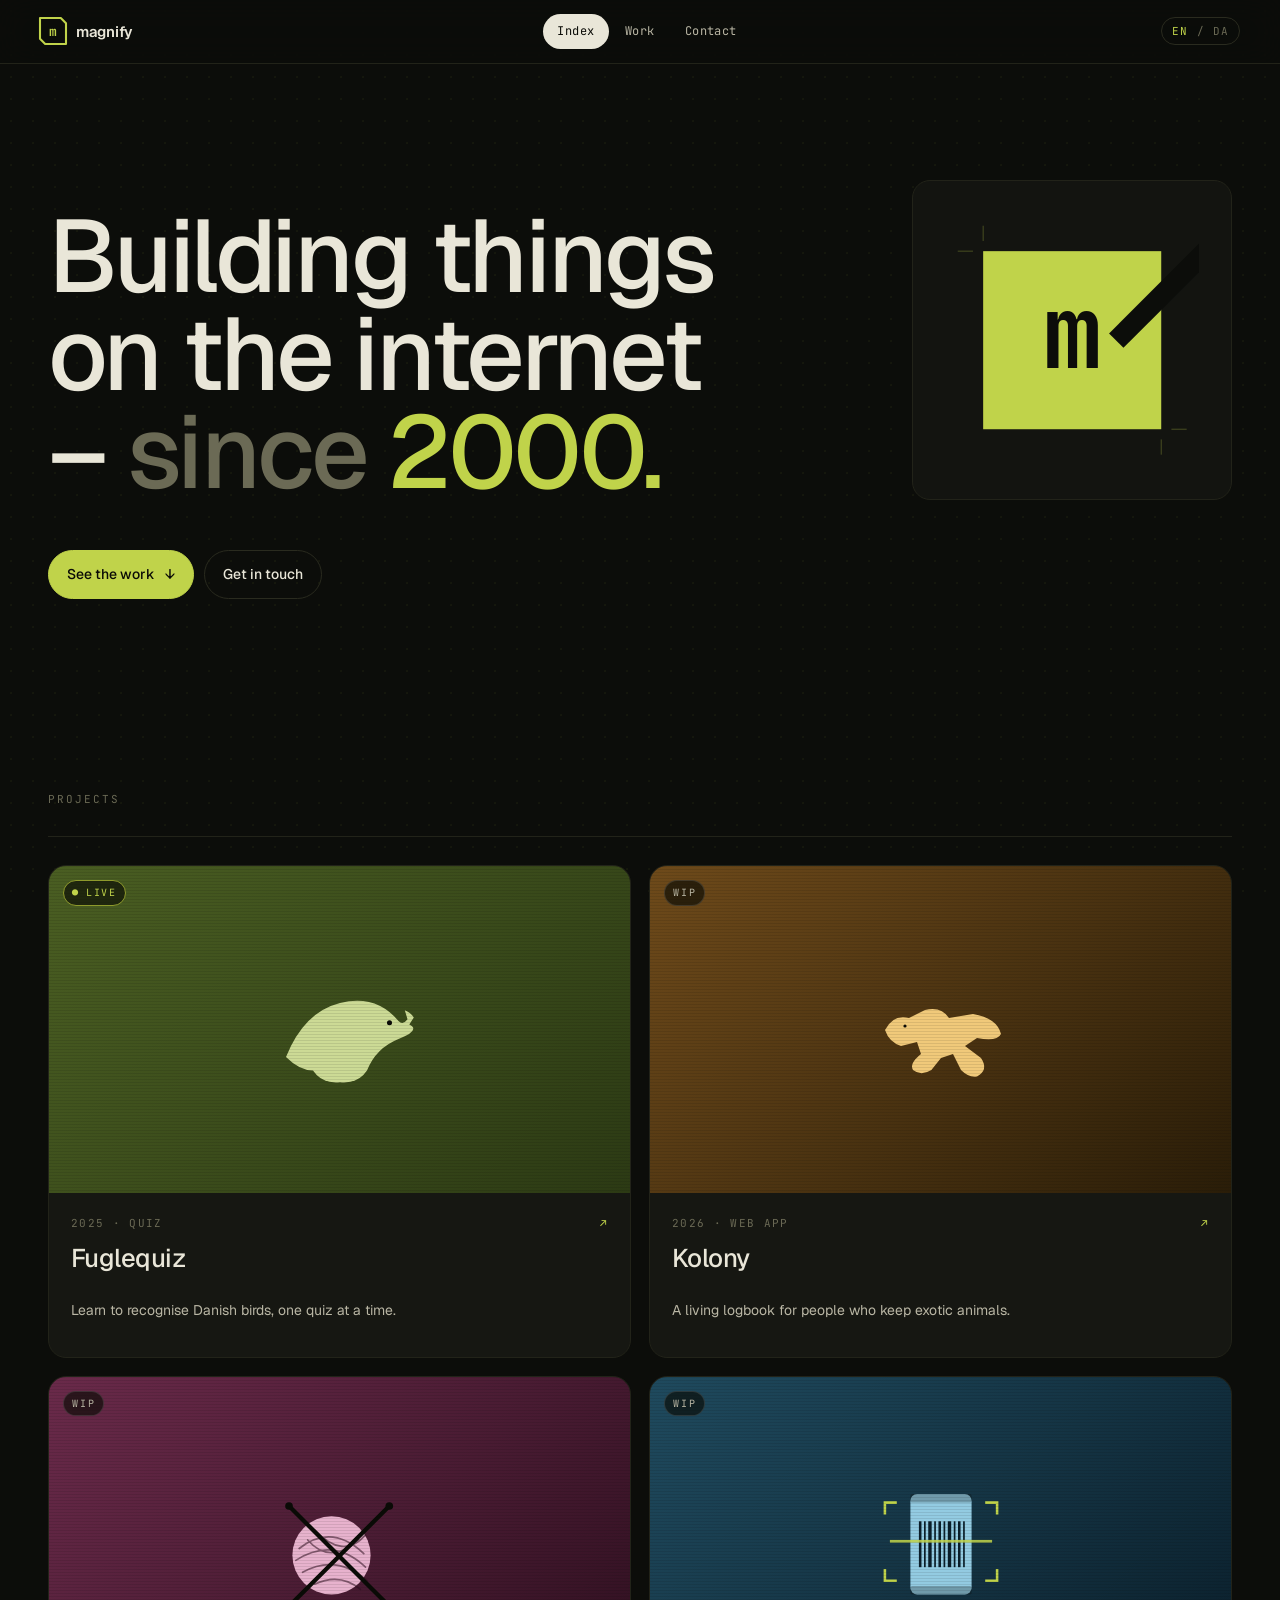
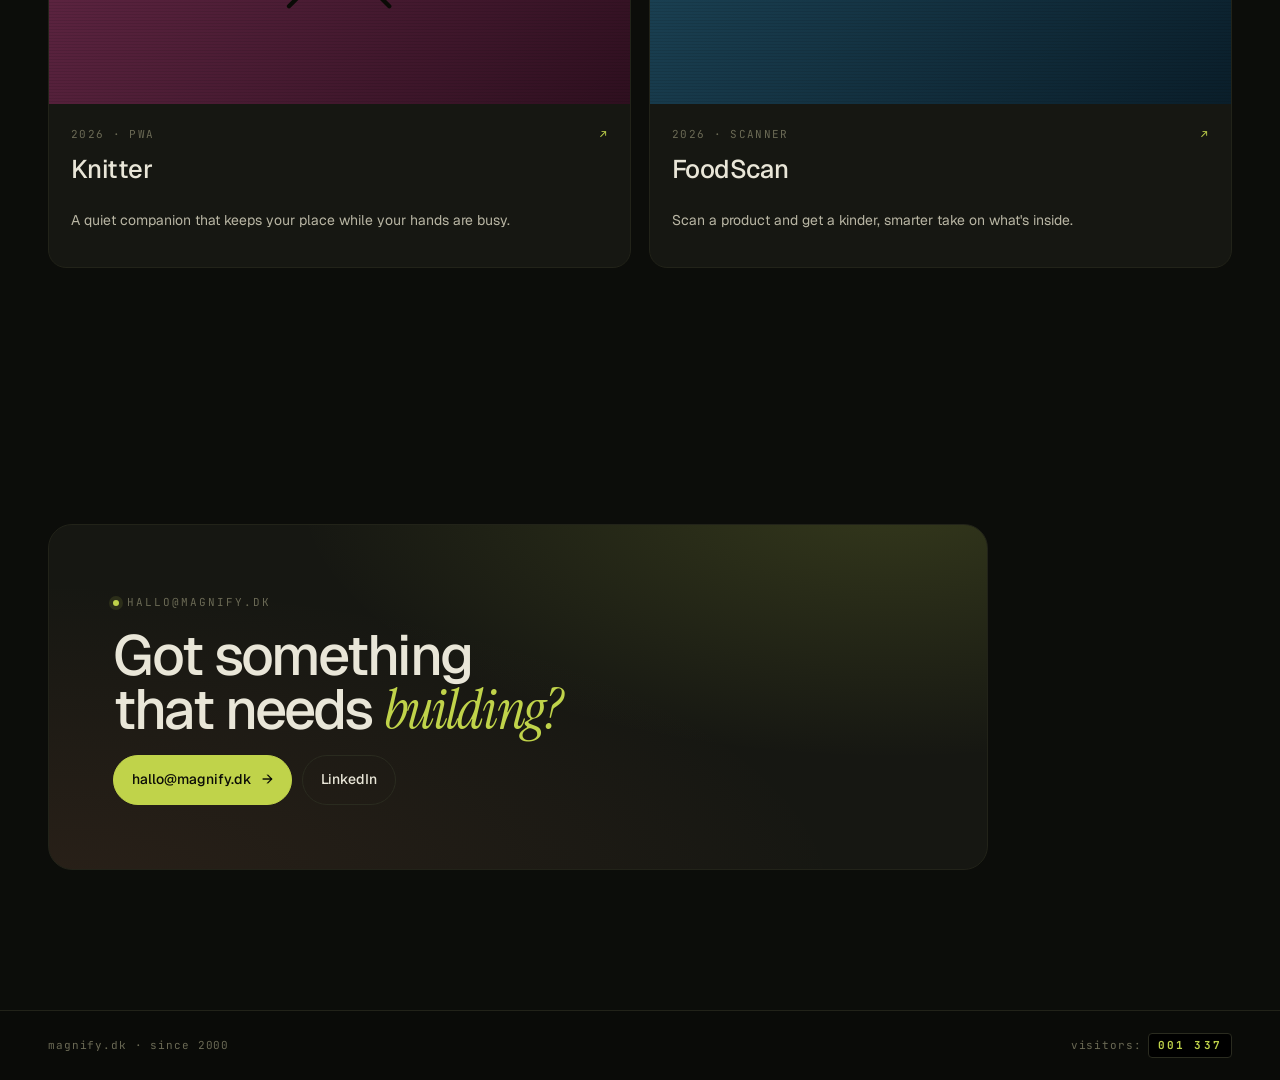
==== index.html @ 409adee3 "Refine project cards: rename Fugleviden to Fuglequiz, rewrite descriptions - Rename Dansk Fugleviden" ====
<!doctype html>
<html lang="en" data-lang="en" data-theme="dark">
<head>
<meta charset="utf-8" />
<meta name="viewport" content="width=device-width, initial-scale=1" />
<title>magnify.dk — Brian Jensen, product builder</title>
<link rel="icon" type="image/svg+xml" href="data:image/svg+xml,%3Csvg xmlns='http://www.w3.org/2000/svg' viewBox='0 0 100 100'%3E%3Cpolygon points='0,0 80,0 100,20 100,100 20,100 0,80' fill='none' stroke='%23c0d34a' stroke-width='10' stroke-linejoin='round'/%3E%3Ctext x='50' y='72' text-anchor='middle' font-family='monospace' font-weight='700' font-size='60' fill='%23c0d34a'%3Em%3C/text%3E%3C/svg%3E">
<meta name="description" content="Brian Jensen — product builder. Small useful things on the internet, since 2000." />
<link rel="preconnect" href="https://fonts.googleapis.com">
<link rel="preconnect" href="https://fonts.gstatic.com" crossorigin>
<link href="https://fonts.googleapis.com/css2?family=JetBrains+Mono:wght@400;500;600;700&family=Geist:wght@300;400;500;600;700&family=Instrument+Serif:ital@0;1&display=swap" rel="stylesheet">
<style>
/* ============= TOKENS ============= */
:root {
  --bg: #0c0d0a;
  --bg-2: #131410;
  --panel: #161712;
  --line: #222319;
  --line-2: #2a2b1f;
  --ink: #e9e6d8;
  --ink-2: #b9b6a4;
  --mute: #6b6a55;
  --olive: #c0d34a;     /* 2003 acid olive */
  --olive-2: #8e9a2c;
  --rust: #d97552;      /* warm callback */
  --paper: #f1ecd9;     /* 2006 paper */

  --sans: "Geist", -apple-system, BlinkMacSystemFont, system-ui, sans-serif;
  --serif: "Instrument Serif", "Times New Roman", serif;
  --mono: "JetBrains Mono", "Courier New", monospace;

  --max: 1240px;
  --ease: cubic-bezier(0.2, 0.8, 0.2, 1);
}

* { box-sizing: border-box; }
html, body { margin: 0; padding: 0; }
html { scroll-behavior: smooth; }
body {
  background: var(--bg);
  color: var(--ink);
  font-family: var(--sans);
  font-size: 16px;
  line-height: 1.55;
  -webkit-font-smoothing: antialiased;
  overflow-x: hidden;
  font-feature-settings: "ss01", "ss02";
}
a { color: inherit; text-decoration: none; }
img { max-width: 100%; display: block; }
::selection { background: var(--olive); color: #0a0b06; }

/* full-bleed dot grid */
body::before {
  content: '';
  position: fixed; inset: 0;
  pointer-events: none;
  background-image: radial-gradient(rgba(192,211,74,0.05) 1px, transparent 1.2px);
  background-size: 22px 22px;
  z-index: 0;
}

/* lang toggle */
[data-lang="en"] [lang="da"] { display: none; }
[data-lang="da"] [lang="en"] { display: none; }

/* ============= TYPE ============= */
.eyebrow {
  font-family: var(--mono);
  font-size: 11px;
  letter-spacing: 0.18em;
  text-transform: uppercase;
  color: var(--mute);
  display: inline-flex;
  align-items: center;
  gap: 8px;
}
.eyebrow .dot {
  width: 6px; height: 6px; border-radius: 50%;
  background: var(--olive);
  box-shadow: 0 0 0 4px rgba(192,211,74,0.12);
  animation: pulse 1.8s ease-in-out infinite;
}
@keyframes pulse { 0%,100%{opacity:1} 50%{opacity:.4} }

.serif { font-family: var(--serif); font-style: italic; font-weight: 400; }
.mono { font-family: var(--mono); }
.muted { color: var(--mute); }
.acid  { color: var(--olive); }

h1, h2, h3 {
  font-family: var(--sans);
  font-weight: 500;
  letter-spacing: -0.035em;
  line-height: 0.96;
  margin: 0;
  text-wrap: balance;
}
h1 { font-size: clamp(48px, 8vw, 124px); }
h2 { font-size: clamp(34px, 4.4vw, 64px); }
h3 { font-size: clamp(20px, 2vw, 28px); letter-spacing: -0.02em; line-height: 1.15; }

.wrap { max-width: var(--max); margin: 0 auto; padding: 0 20px; position: relative; z-index: 1; }
@media (min-width: 720px) { .wrap { padding: 0 28px; } }
.section { padding: clamp(72px, 10vw, 140px) 0; position: relative; z-index: 1; }

/* ============= NAV ============= */
.nav {
  position: sticky; top: 0; z-index: 60;
  backdrop-filter: blur(18px);
  -webkit-backdrop-filter: blur(18px);
  background: rgba(12,13,10,0.65);
  border-bottom: 1px solid var(--line);
}
.nav__inner {
  max-width: var(--max);
  margin: 0 auto;
  padding: 14px 20px;
  display: flex; align-items: center; justify-content: space-between;
  gap: 16px;
}
@media (max-width: 700px) {
  .nav__inner { padding: 12px 16px; }
}
.brand { display: inline-flex; align-items: center; gap: 10px; }
.brand__cube {
  width: 26px; height: 26px;
  position: relative;
  display: grid; place-items: center;
  font-family: var(--mono);
  font-weight: 700;
  font-size: 13px;
  color: var(--olive);
  transition: transform 320ms var(--ease);
}
.brand__cube svg {
  position: absolute; inset: 0;
  width: 100%; height: 100%;
  overflow: visible;
}
.brand__cube span {
  position: relative; z-index: 1; line-height: 1;
}
.brand:hover .brand__cube { transform: rotate(-12deg) scale(1.06); }
.brand__name {
  font-weight: 500;
  font-size: 15px;
  letter-spacing: -0.02em;
}
.brand__name b { font-weight: 600; }
.brand__name .muted { font-weight: 400; }

.nav__links {
  display: flex; gap: 2px;
  font-family: var(--mono);
  font-size: 12px;
  letter-spacing: 0.04em;
  color: var(--ink-2);
}
.nav__link {
  padding: 8px 14px;
  border-radius: 999px;
  transition: background 200ms ease, color 200ms ease;
  white-space: nowrap;
}
.nav__link:hover { background: rgba(192,211,74,0.08); color: var(--olive); }
.nav__link.active { background: var(--ink); color: #0a0b06; }
@media (max-width: 600px) {
  .nav__inner { gap: 8px; }
  .nav__links { font-size: 11px; gap: 0; }
  .nav__link { padding: 6px 9px; }
  .nav__link.active { display: none; }
  .brand__name { font-size: 14px; }
  .lang { padding: 5px 8px; font-size: 10px; }
}
@media (max-width: 380px) {
  .nav__link { padding: 5px 7px; font-size: 10px; }
}

.nav__tools { display: flex; align-items: center; gap: 10px; }
.lang {
  font-family: var(--mono); font-size: 11px; letter-spacing: 0.1em;
  border: 1px solid var(--line-2);
  padding: 6px 10px; cursor: pointer; background: transparent; color: var(--ink-2);
  border-radius: 999px;
}
.lang:hover { color: var(--olive); border-color: var(--olive-2); }
.lang span[data-active]{ color: var(--olive); }

/* ============= HERO ============= */
.hero { padding: clamp(64px, 9vw, 120px) 0 clamp(32px, 5vw, 64px); }
.hero__top {
  display: grid; grid-template-columns: 1fr auto;
  align-items: end; gap: 24px;
  border-bottom: 1px solid var(--line);
  padding-bottom: 22px;
  margin-bottom: 36px;
}
.hero__title {
  margin-top: 28px;
  max-width: 18ch;
}
.hero__title .ser { font-weight: 400; }
.hero__title .strike { text-decoration: line-through; text-decoration-color: var(--mute); text-decoration-thickness: 2px; opacity: .5; }
.hero__bottom {
  display: grid;
  grid-template-columns: 1.4fr 1fr;
  gap: clamp(32px, 5vw, 80px);
  align-items: end;
  margin-top: 64px;
}
.hero__lede {
  font-family: var(--serif);
  font-style: normal;
  font-size: clamp(20px, 1.8vw, 26px);
  line-height: 1.35;
  color: var(--ink-2);
  max-width: 32ch;
}
.hero__lede em { color: var(--olive); font-style: italic; }
.hero__meta { display: grid; gap: 8px; font-family: var(--mono); font-size: 11px; letter-spacing: 0.1em; color: var(--mute); }
.hero__meta .row { display: flex; justify-content: space-between; gap: 16px; padding: 8px 0; border-bottom: 1px dashed var(--line-2); }
.hero__meta .row:last-child { border-bottom: 0; }
.hero__meta .v { color: var(--ink-2); text-transform: uppercase; }

@media (max-width: 800px) {
  .hero__top { grid-template-columns: 1fr; }
  .hero__bottom { grid-template-columns: 1fr; }
}

.hero__actions { margin-top: 28px; display: flex; gap: 10px; flex-wrap: wrap; }
.btn {
  display: inline-flex; align-items: center; gap: 10px;
  padding: 13px 18px;
  font-family: var(--sans); font-size: 14px; font-weight: 500;
  border: 1px solid var(--olive);
  background: var(--olive); color: #0a0b06;
  border-radius: 999px;
  cursor: pointer;
  transition: transform 220ms var(--ease), background 220ms ease;
}
.btn:hover { transform: translateY(-2px); background: #d4e75c; }
.btn--ghost { background: transparent; color: var(--ink); border-color: var(--line-2); }
.btn--ghost:hover { background: var(--ink); color: #0a0b06; border-color: var(--ink); }
.btn .arrow { transition: transform 220ms var(--ease); }
.btn:hover .arrow { transform: translateX(3px); }

/* ============= MARQUEE ============= */
.marquee {
  border-top: 1px solid var(--line);
  border-bottom: 1px solid var(--line);
  background:
    linear-gradient(90deg, rgba(192,211,74,0.06), transparent 30%, transparent 70%, rgba(192,211,74,0.06)),
    var(--bg);
  overflow: hidden;
  position: relative; z-index: 1;
}
.marquee__track {
  display: flex; gap: 48px;
  white-space: nowrap;
  padding: 22px 0;
  animation: scroll 38s linear infinite;
  font-family: var(--mono);
  font-size: 13px;
  letter-spacing: 0.18em;
  text-transform: uppercase;
  color: var(--ink-2);
}
.marquee__track span { display: inline-flex; align-items: center; gap: 48px; }
.marquee__track i { font-style: normal; color: var(--olive); }
.marquee__track .sep { color: var(--mute); }
@keyframes scroll {
  from { transform: translateX(0); }
  to { transform: translateX(-50%); }
}

/* ============= SECTIONS ============= */
.section__head {
  display: flex;
  flex-direction: column;
  align-items: flex-start;
  gap: 14px;
  padding-bottom: 28px;
  margin-bottom: 28px;
  border-bottom: 1px solid var(--line);
}
.section__head h2 { max-width: 18ch; }

/* ============= PROJECT CARDS ============= */
.work-grid {
  display: grid;
  grid-template-columns: repeat(6, 1fr);
  gap: 18px;
}
.card {
  position: relative;
  background: var(--panel);
  border: 1px solid var(--line);
  border-radius: 18px;
  overflow: hidden;
  transition: border-color 240ms ease, transform 280ms var(--ease);
  display: block;
}
.card:hover { border-color: var(--olive-2); transform: translateY(-3px); }

.card--half { grid-column: span 3; }
.card--xl { grid-column: span 4; }
.card--sm { grid-column: span 2; }
.card--md { grid-column: span 3; }
@media (max-width: 800px) {
  .work-grid { grid-template-columns: 1fr; gap: 14px; }
  .card--xl, .card--sm, .card--md, .card--half { grid-column: span 1; }
}

.card__media {
  position: relative;
  aspect-ratio: 16/9;
  overflow: hidden;
  background: #1a1d10;
  display: grid; place-items: center;
}
.card--xl .card__media { aspect-ratio: 16/8; }
.card__media::after {
  content: ''; position: absolute; inset: 0; pointer-events: none;
  background-image: repeating-linear-gradient(0deg, rgba(0,0,0,0) 0 2px, rgba(0,0,0,0.18) 2px 3px);
  mix-blend-mode: multiply;
  opacity: 0.5;
}
.card__media svg { transition: transform 600ms var(--ease); }
.card:hover .card__media svg { transform: scale(1.05) rotate(-2deg); }

/* media variants */
.media--bird   { background: linear-gradient(135deg, #4a5e22 0%, #2c3a14 100%); color: #d8e6a0; }
.media--kolony { background: linear-gradient(135deg, #6e4a1a 0%, #2a1d08 100%); color: #f0c97a; }
.media--knit   { background: linear-gradient(135deg, #6a2a4a 0%, #2e0f1f 100%); color: #f0bbd5; }
.media--food   { background: linear-gradient(135deg, #1f4a5e 0%, #0a1e2a 100%); color: #9ad3ea; }

.media__label {
  position: absolute;
  top: 14px; left: 14px;
  font-family: var(--mono);
  font-size: 10px;
  letter-spacing: 0.18em;
  text-transform: uppercase;
  background: rgba(10,11,6,0.65);
  border: 1px solid rgba(255,255,255,0.12);
  padding: 4px 8px;
  border-radius: 999px;
  z-index: 2;
  color: var(--ink-2);
}
.media__label.live { color: var(--olive); border-color: var(--olive-2); }
.media__label.live::before { content: '●'; margin-right: 6px; animation: pulse 1.8s infinite; }

.card__body {
  padding: 22px 22px 22px;
  display: grid;
  gap: 12px;
}
.card__row {
  display: flex; justify-content: space-between; align-items: baseline; gap: 12px;
  font-family: var(--mono); font-size: 11px; letter-spacing: 0.12em;
  color: var(--mute); text-transform: uppercase;
}
.card__row .arrow { color: var(--olive); transition: transform 240ms var(--ease); }
.card:hover .card__row .arrow { transform: translate(4px, -4px); }
.card__title { font-size: clamp(22px, 2vw, 30px); }
.card__desc { color: var(--ink-2); font-size: 14px; line-height: 1.5; max-width: 50ch; }

/* ============= ABOUT SPLIT ============= */
.about {
  background: var(--bg-2);
  border-top: 1px solid var(--line);
  border-bottom: 1px solid var(--line);
}
.about__grid {
  display: grid;
  grid-template-columns: 1.1fr 1fr;
  gap: clamp(32px, 5vw, 64px);
  align-items: start;
}
@media (max-width: 900px) { .about__grid { grid-template-columns: 1fr; gap: 28px; } }
.about__lede {
  font-family: var(--serif);
  font-size: clamp(28px, 3.4vw, 48px);
  line-height: 1.15;
  color: var(--ink);
  font-style: normal;
  text-wrap: pretty;
}
.about__lede em { color: var(--olive); font-style: italic; }

.skills {
  border: 1px solid var(--line);
  border-radius: 18px;
  background: var(--panel);
  padding: 24px;
}
.skills__head {
  display: flex; justify-content: space-between; align-items: baseline;
  padding-bottom: 16px; margin-bottom: 14px;
  border-bottom: 1px dashed var(--line-2);
  font-family: var(--mono); font-size: 11px; letter-spacing: 0.18em; text-transform: uppercase; color: var(--mute);
}
.skills__row {
  display: grid;
  grid-template-columns: 80px 1fr auto;
  gap: 14px;
  padding: 10px 0;
  border-bottom: 1px dashed var(--line-2);
  align-items: baseline;
  font-size: 14px;
}
.skills__row:last-child { border-bottom: 0; }
.skills__row .when { font-family: var(--mono); font-size: 11px; color: var(--mute); letter-spacing: 0.06em; }
.skills__row .what { color: var(--ink); }
.skills__row .badge { font-family: var(--mono); font-size: 10px; letter-spacing: 0.1em; text-transform: uppercase; color: var(--olive); padding: 2px 6px; border: 1px solid var(--olive-2); border-radius: 4px; }

/* ============= CONTACT ============= */
.contact { padding-bottom: clamp(80px, 12vw, 140px); }
.contact__inner {
  max-width: 940px;
  border: 1px solid var(--line);
  border-radius: 24px;
  padding: clamp(36px, 5vw, 64px);
  background:
    radial-gradient(ellipse at 90% -10%, rgba(192,211,74,0.18), transparent 50%),
    radial-gradient(ellipse at 0% 110%, rgba(217,117,82,0.10), transparent 60%),
    var(--panel);
}
.contact h2 { max-width: 18ch; margin-top: 14px; margin-bottom: 18px; }
.contact h2 em { color: var(--olive); font-family: var(--serif); font-style: italic; font-weight: 400; }
.contact p { color: var(--ink-2); font-size: 17px; max-width: 56ch; margin: 0 0 28px; }
.contact__actions { display: flex; gap: 10px; flex-wrap: wrap; }

/* ============= FOOTER ============= */
.footer {
  border-top: 1px solid var(--line);
  background: #08090666;
  font-family: var(--mono);
  font-size: 11px;
  letter-spacing: 0.08em;
  color: var(--mute);
}
.footer__inner {
  max-width: var(--max);
  margin: 0 auto;
  padding: 22px 28px;
  display: grid;
  grid-template-columns: 1fr auto 1fr;
  gap: 14px;
  align-items: center;
}
.footer__center { text-align: center; }
.footer__right { text-align: right; display: flex; gap: 10px; align-items: center; justify-content: flex-end; }
.counter {
  display: inline-flex; align-items: center; gap: 6px;
}
.counter__digits {
  background: #000;
  color: var(--olive);
  padding: 3px 9px;
  letter-spacing: 0.2em;
  font-weight: 700;
  border: 1px solid var(--line-2);
  font-variant-numeric: tabular-nums;
  border-radius: 4px;
}
@media (max-width: 700px) {
  .footer__inner { grid-template-columns: 1fr; text-align: center; }
  .footer__right { justify-content: center; }
}

/* hero shard ascii visual */
.hero__row { display: grid; grid-template-columns: 1fr 320px; gap: clamp(24px, 4vw, 56px); align-items: center; }
@media (max-width: 900px) {
  .hero__row { grid-template-columns: 1fr 220px; gap: 32px; }
}
@media (max-width: 700px) {
  .hero__row { grid-template-columns: 1fr; gap: 24px; }
  .shard { max-width: 140px; justify-self: start; }
}
.shard {
  position: relative;
  width: 100%;
  aspect-ratio: 1;
  max-width: 360px;
  border: 1px solid var(--line);
  border-radius: 18px;
  overflow: hidden;
  background: var(--bg-2);
  display: grid; place-items: center;
}
.shard svg { width: 80%; height: 80%; }
.shard__caption {
  position: absolute; left: 12px; bottom: 12px;
  font-family: var(--mono); font-size: 10px; letter-spacing: 0.16em; text-transform: uppercase;
  color: var(--mute);
}
.shard__caption b { color: var(--olive); font-weight: 500; }
</style>
</head>
<body>

<!-- ============= NAV ============= -->
<nav class="nav">
  <div class="nav__inner">
    <a href="#" class="brand">
      <span class="brand__cube" aria-hidden="true">
        <svg viewBox="0 0 100 100" fill="none"><polygon points="0,0 80,0 100,20 100,100 20,100 0,80" stroke="currentColor" stroke-width="8" stroke-linejoin="round"/></svg>
        <span>m</span>
      </span>
      <span class="brand__name"><b>magnify</b></span>
    </a>
    <div class="nav__links">
      <a href="#top" class="nav__link active" data-spy="top"><span lang="en">Index</span><span lang="da">Forsiden</span></a>
      <a href="#work" class="nav__link" data-spy="work"><span lang="en">Work</span><span lang="da">Projekter</span></a>
      <a href="#contact" class="nav__link" data-spy="contact"><span lang="en">Contact</span><span lang="da">Kontakt</span></a>
    </div>
    <div class="nav__tools">
      <button class="lang" data-lang-toggle><span data-active>EN</span> <span class="muted">/ DA</span></button>
    </div>
  </div>
</nav>

<!-- ============= HERO ============= -->
<header class="section hero" id="top">
  <div class="wrap">

    <div class="hero__row">
      <h1 class="hero__title">
        <span lang="en">Building things on the internet – <span class="muted">since</span> <span class="acid">2000.</span></span>
        <span lang="da">Bygger ting på internettet – <span class="muted">siden</span> <span class="acid">2000.</span></span>
      </h1>

      <div class="shard" aria-hidden="true">
        <svg viewBox="0 0 200 200" fill="none">
          <!-- X.2 mark — slotted chamfer in olive on dark -->
          <rect x="30" y="30" width="140" height="140" fill="#c0d34a"/>
          <g transform="translate(170 65) rotate(-45)">
            <rect x="-50" y="-8" width="100" height="16" fill="#0c0d0a"/>
          </g>
          <text x="100" y="122" text-anchor="middle" font-family="JetBrains Mono, monospace" font-weight="700" font-size="80" fill="#0c0d0a">m</text>
          <g stroke="#c0d34a" stroke-width="0.6" opacity="0.4">
            <line x1="10" y1="30" x2="22" y2="30"/>
            <line x1="30" y1="10" x2="30" y2="22"/>
            <line x1="190" y1="170" x2="178" y2="170"/>
            <line x1="170" y1="190" x2="170" y2="178"/>
          </g>
        </svg>
      </div>
    </div>

    <div class="hero__actions" style="margin-top: 48px;">
      <a href="#work" class="btn"><span lang="en">See the work</span><span lang="da">Se projekter</span> <span class="arrow">↓</span></a>
      <a href="#contact" class="btn btn--ghost"><span lang="en">Get in touch</span><span lang="da">Kontakt</span></a>
    </div>

  </div>
</header>

<!-- ============= WORK ============= -->
<section class="section" id="work">
  <div class="wrap">

    <div class="section__head">
      <span class="eyebrow"><span lang="en">Projects</span><span lang="da">Projekter</span></span>
    </div>

    <div class="work-grid">

      <!-- Fuglequiz -->
      <a href="https://fuglequiz.dk" class="card card--half">
        <div class="card__media media--bird">
          <span class="media__label live">Live</span>
          <svg viewBox="0 0 200 200" width="180" height="180" aria-hidden="true">
            <path d="M40 130 Q60 80 100 70 Q140 60 165 90 Q170 95 175 88 L172 78 Q178 80 182 86 L177 94 Q190 100 165 110 Q140 120 130 145 Q120 160 100 158 Q80 160 70 145 Q55 145 40 130 Z" fill="currentColor" opacity="0.92"/>
            <circle cx="155" cy="92" r="2.8" fill="#0a0b06"/>
          </svg>
        </div>
        <div class="card__body">
          <div class="card__row"><span>2025 · Quiz</span><span class="arrow">↗</span></div>
          <h3 class="card__title">Fuglequiz</h3>
          <p class="card__desc"><span lang="en">Learn to recognise Danish birds, one quiz at a time.</span><span lang="da">Lær at genkende danske fugle, én quiz ad gangen.</span></p>
        </div>
      </a>

      <!-- Kolony -->
      <a href="#" class="card card--half">
        <div class="card__media media--kolony">
          <span class="media__label">WIP</span>
          <svg viewBox="0 0 200 200" width="160" height="160" aria-hidden="true">
            <path d="M30 100 Q40 80 60 85 L80 75 Q100 70 110 85 L140 80 Q170 85 175 105 Q170 115 145 110 L130 120 L150 135 Q160 150 145 158 Q135 160 125 150 L115 130 L100 135 L88 150 Q75 158 65 150 Q60 142 75 130 L70 115 L50 120 Q35 115 30 100 Z" fill="currentColor"/>
            <circle cx="55" cy="95" r="2" fill="#0a0b06"/>
          </svg>
        </div>
        <div class="card__body">
          <div class="card__row"><span>2026 · Web app</span><span class="arrow">↗</span></div>
          <h3 class="card__title">Kolony</h3>
          <p class="card__desc"><span lang="en">A living logbook for people who keep exotic animals.</span><span lang="da">En levende logbog til folk, der holder eksotiske dyr.</span></p>
        </div>
      </a>

      <!-- Knitter -->
      <a href="#" class="card card--half">
        <div class="card__media media--knit">
          <span class="media__label">WIP</span>
          <svg viewBox="0 0 200 200" width="170" height="170" aria-hidden="true">
            <!-- ball of yarn -->
            <circle cx="90" cy="118" r="46" fill="currentColor" opacity="0.95"/>
            <g stroke="#2e0f1f" stroke-width="2" fill="none" opacity="0.55" stroke-linecap="round">
              <path d="M52 110 Q90 80 128 116"/>
              <path d="M48 124 Q92 96 130 132"/>
              <path d="M56 138 Q96 116 132 148"/>
              <path d="M70 152 Q100 138 124 158"/>
              <path d="M62 100 Q88 130 122 100"/>
              <path d="M70 88 Q104 124 130 94"/>
            </g>
            <!-- knitting needles crossing through -->
            <g stroke="#0a0b06" stroke-width="5" stroke-linecap="round">
              <line x1="40" y1="60" x2="158" y2="178"/>
              <line x1="158" y1="60" x2="40" y2="178"/>
            </g>
            <circle cx="40" cy="60" r="4.5" fill="#0a0b06"/>
            <circle cx="158" cy="60" r="4.5" fill="#0a0b06"/>
          </svg>
        </div>
        <div class="card__body">
          <div class="card__row"><span>2026 · PWA</span><span class="arrow">↗</span></div>
          <h3 class="card__title">Knitter</h3>
          <p class="card__desc"><span lang="en">A quiet companion that keeps your place while your hands are busy.</span><span lang="da">En stille følgesvend, der holder styr på, hvor du er, mens hænderne er optaget.</span></p>
        </div>
      </a>

      <!-- FoodScan -->
      <a href="#" class="card card--half">
        <div class="card__media media--food">
          <span class="media__label">WIP</span>
          <svg viewBox="0 0 200 200" width="170" height="170" aria-hidden="true">
            <!-- product can -->
            <rect x="64" y="46" width="72" height="118" rx="8" fill="currentColor" opacity="0.95"/>
            <rect x="64" y="46" width="72" height="10" rx="2" fill="#0a0b06" opacity="0.25"/>
            <rect x="64" y="154" width="72" height="10" rx="2" fill="#0a0b06" opacity="0.25"/>
            <!-- barcode -->
            <g fill="#0a1e2a">
              <rect x="74" y="78" width="3" height="54"/>
              <rect x="80" y="78" width="2" height="54"/>
              <rect x="85" y="78" width="4" height="54"/>
              <rect x="92" y="78" width="2" height="54"/>
              <rect x="97" y="78" width="3" height="54"/>
              <rect x="103" y="78" width="2" height="54"/>
              <rect x="108" y="78" width="4" height="54"/>
              <rect x="115" y="78" width="2" height="54"/>
              <rect x="120" y="78" width="3" height="54"/>
              <rect x="126" y="78" width="2" height="54"/>
            </g>
            <!-- scanner beam -->
            <rect x="40" y="100" width="120" height="3" fill="#c0d34a" opacity="0.85"/>
            <rect x="40" y="100" width="120" height="3" fill="none" stroke="#c0d34a" stroke-width="0.5" opacity="0.4"/>
            <!-- corner reticles -->
            <g stroke="#c0d34a" stroke-width="3" fill="none">
              <path d="M34 70 L34 56 L48 56"/>
              <path d="M166 70 L166 56 L152 56"/>
              <path d="M34 134 L34 148 L48 148"/>
              <path d="M166 134 L166 148 L152 148"/>
            </g>
          </svg>
        </div>
        <div class="card__body">
          <div class="card__row"><span>2026 · Scanner</span><span class="arrow">↗</span></div>
          <h3 class="card__title">FoodScan</h3>
          <p class="card__desc"><span lang="en">Scan a product and get a kinder, smarter take on what's inside.</span><span lang="da">Scan en vare og få et venligere, klogere kig på indholdet.</span></p>
        </div>
      </a>

    </div>
  </div>
</section>

<!-- ============= CONTACT ============= -->
<section class="section contact" id="contact">
  <div class="wrap">
    <div class="contact__inner">
      <span class="eyebrow"><span class="dot"></span> hallo@magnify.dk</span>
      <h2><span lang="en">Got something that needs <em>building?</em></span><span lang="da">Skal noget <em>bygges?</em></span></h2>
      <div class="contact__actions">
        <a href="mailto:hallo@magnify.dk" class="btn">hallo@magnify.dk <span class="arrow">→</span></a>
        <a href="https://www.linkedin.com/in/brianstefan" target="_blank" rel="noopener" class="btn btn--ghost">LinkedIn</a>
      </div>
    </div>
  </div>
</section>

<!-- ============= FOOTER ============= -->
<footer class="footer">
  <div class="footer__inner">
    <div>magnify.dk · since 2000</div>
    <div class="footer__center"></div>
    <div class="footer__right">
      <span class="counter">visitors:
        <span class="counter__digits" id="counter">001 337</span>
      </span>
    </div>
  </div>
</footer>

<script>
// language toggle
(() => {
  const html = document.documentElement;
  const btn = document.querySelector('[data-lang-toggle]');
  if (!btn) return;
  btn.addEventListener('click', () => {
    const cur = html.dataset.lang || 'en';
    const next = cur === 'en' ? 'da' : 'en';
    html.dataset.lang = next;
    btn.innerHTML = next === 'en'
      ? '<span data-active>EN</span> <span class="muted">/ DA</span>'
      : '<span class="muted">EN /</span> <span data-active>DA</span>';
  });
})();

// counter — fake odometer increment for old-school nostalgia
(() => {
  const el = document.getElementById('counter');
  if (!el) return;
  let n = 1337;
  setInterval(() => {
    if (Math.random() < 0.35) {
      n += 1;
      el.textContent = String(n).padStart(6, '0').replace(/(\d{3})(\d{3})/, '$1 $2');
    }
  }, 1800);
})();

// scroll-spy — set .active on the nav link for the section currently in view
(() => {
  const links = document.querySelectorAll('.nav__link[data-spy]');
  if (!links.length) return;
  const map = new Map();
  links.forEach(l => {
    const id = l.dataset.spy;
    const sec = document.getElementById(id);
    if (sec) map.set(sec, l);
  });
  if (!map.size) return;

  const setActive = (link) => {
    links.forEach(l => l.classList.toggle('active', l === link));
  };

  const io = new IntersectionObserver((entries) => {
    const visible = entries
      .filter(e => e.isIntersecting)
      .sort((a, b) => a.boundingClientRect.top - b.boundingClientRect.top);
    if (visible[0]) {
      const link = map.get(visible[0].target);
      if (link) setActive(link);
    }
  }, { rootMargin: '-40% 0px -50% 0px', threshold: 0 });

  map.forEach((_, sec) => io.observe(sec));
})();

// shard parallax on mouse
(() => {
  const shard = document.querySelector('.shard svg');
  const wrap = document.querySelector('.hero');
  if (!shard || !wrap) return;
  wrap.addEventListener('mousemove', (e) => {
    const r = wrap.getBoundingClientRect();
    const x = ((e.clientX - r.left) / r.width - 0.5) * 8;
    const y = ((e.clientY - r.top) / r.height - 0.5) * 8;
    shard.style.transform = `translate(${x}px, ${y}px)`;
    shard.style.transition = 'transform 600ms cubic-bezier(0.2, 0.8, 0.2, 1)';
  });
})();
</script>

</body>
</html>
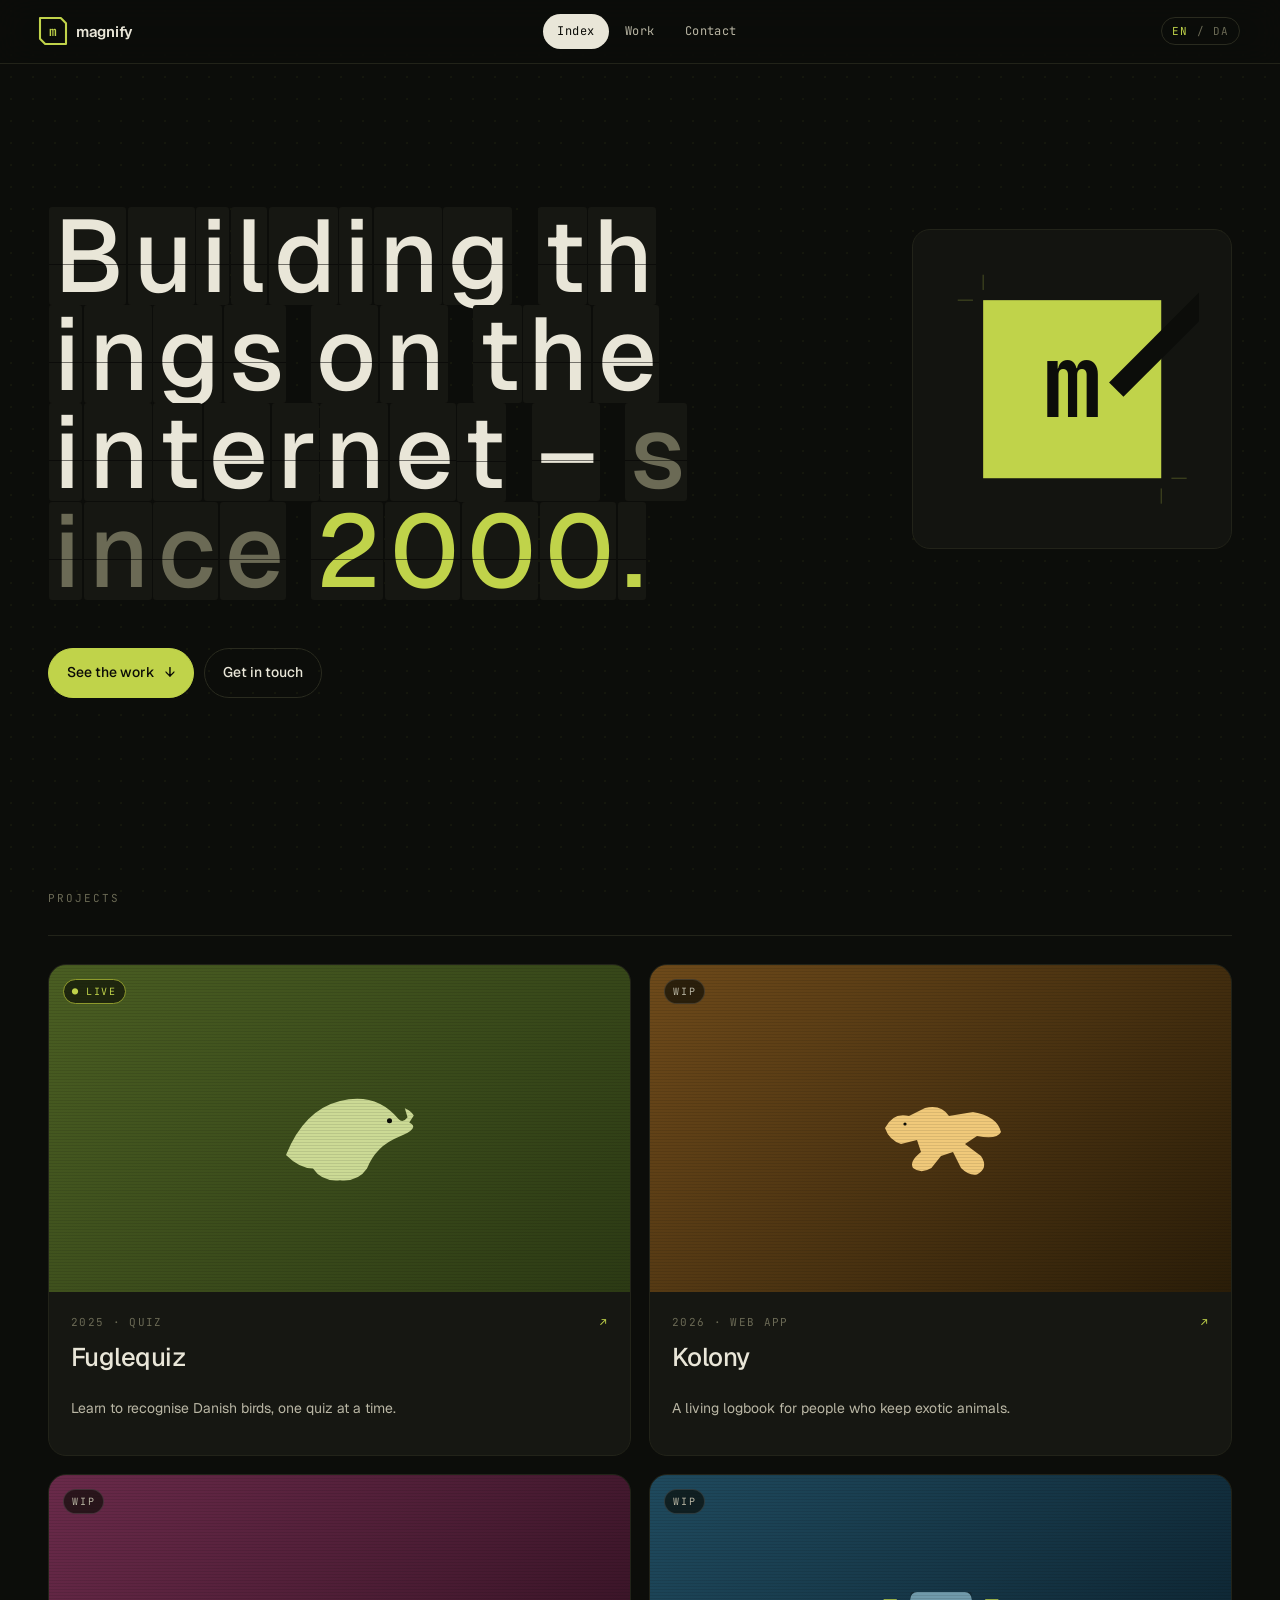
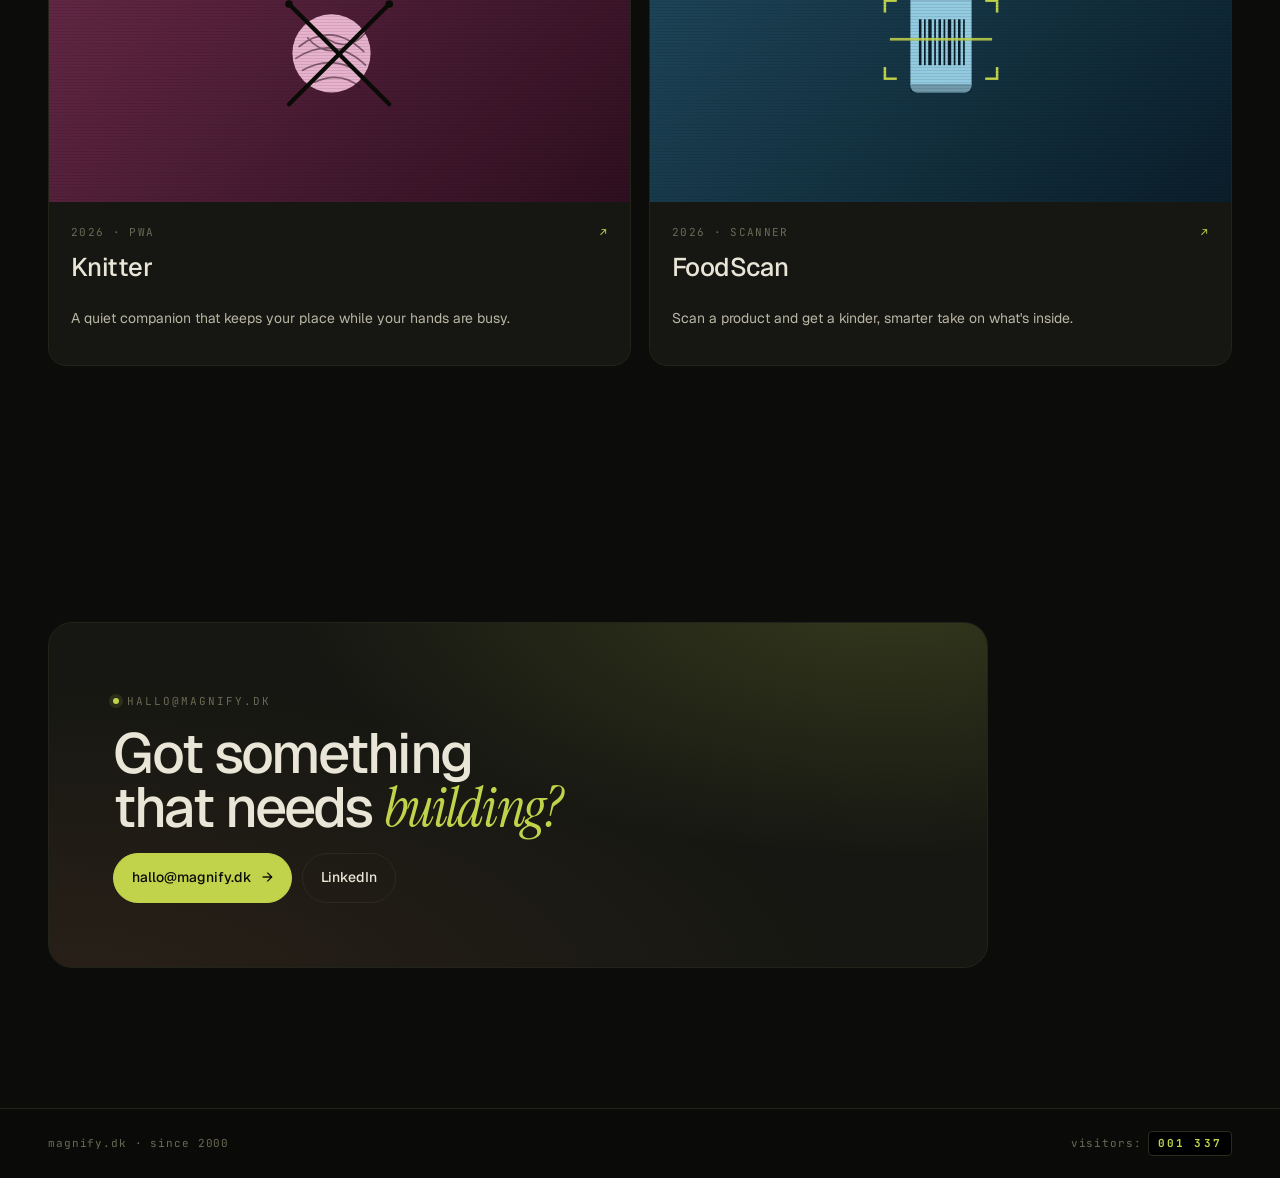
==== commit 327b0cd6: "Add split-flap departure board animation to hero headline Each character cycles through random upper" ====
--- a/index.html
+++ b/index.html
@@ -498,6 +498,35 @@
   color: var(--mute);
 }
 .shard__caption b { color: var(--olive); font-weight: 500; }
+
+/* ---- split-flap headline ---- */
+.hero__title .flap {
+  display: inline-block;
+  background: var(--panel);
+  border-radius: 3px;
+  padding: 0 0.05em;
+  margin: 0 1px;
+  position: relative;
+}
+.hero__title .flap::after {
+  content: '';
+  position: absolute;
+  left: 0; right: 0;
+  top: calc(50% + 0.08em);
+  height: 1px;
+  background: rgba(0,0,0,0.5);
+  pointer-events: none;
+}
+.hero__title .flap[data-sp] {
+  background: transparent;
+  padding: 0;
+}
+.hero__title .flap[data-sp]::after { display: none; }
+@keyframes flap-in {
+  0%   { transform: scaleY(0); transform-origin: top center; opacity: 0.3; }
+  100% { transform: scaleY(1); transform-origin: top center; opacity: 1; }
+}
+.hero__title .flap.flap--tick { animation: flap-in 60ms ease-out both; }
 </style>
 </head>
 <body>
@@ -775,6 +804,65 @@
     shard.style.transition = 'transform 600ms cubic-bezier(0.2, 0.8, 0.2, 1)';
   });
 })();
+
+// split-flap headline animation
+(() => {
+  const CHARS      = 'ABCDEFGHIJKLMNOPQRSTUVWXYZ0123456789!?#@-+';
+  const TICK_MS    = 60;
+  const STAGGER_MS = 30;
+  const MIN_TICKS  = 5;
+  const EXTRA_TICKS = 9;
+
+  function wrapChars(el) {
+    const flaps = [];
+    function walk(node) {
+      if (node.nodeType === Node.TEXT_NODE) {
+        const chars = [...node.textContent];
+        if (!chars.length) return;
+        const frag = document.createDocumentFragment();
+        for (const ch of chars) {
+          const sp = document.createElement('span');
+          sp.className = 'flap';
+          if (ch.trim() === '') {
+            sp.setAttribute('data-sp', '');
+            sp.textContent = ' ';
+          } else {
+            sp.textContent = ch;
+            flaps.push({ el: sp, target: ch });
+          }
+          frag.appendChild(sp);
+        }
+        node.parentNode.replaceChild(frag, node);
+      } else if (node.nodeType === Node.ELEMENT_NODE) {
+        [...node.childNodes].forEach(walk);
+      }
+    }
+    walk(el);
+    return flaps;
+  }
+
+  function animateFlap(flap, delay) {
+    const ticks = MIN_TICKS + Math.floor(Math.random() * EXTRA_TICKS);
+    setTimeout(() => {
+      let count = 0;
+      const id = setInterval(() => {
+        count++;
+        const done = count >= ticks;
+        flap.el.textContent = done ? flap.target : CHARS[Math.floor(Math.random() * CHARS.length)];
+        flap.el.classList.remove('flap--tick');
+        flap.el.getBoundingClientRect();
+        flap.el.classList.add('flap--tick');
+        if (done) clearInterval(id);
+      }, TICK_MS);
+    }, delay);
+  }
+
+  const lang = document.documentElement.dataset.lang || 'en';
+  const activeSpan = document.querySelector(`.hero__title [lang="${lang}"]`);
+  if (!activeSpan) return;
+  const flaps = wrapChars(activeSpan);
+  flaps.forEach((flap, i) => animateFlap(flap, i * STAGGER_MS));
+})();
 </script>
 
 </body>
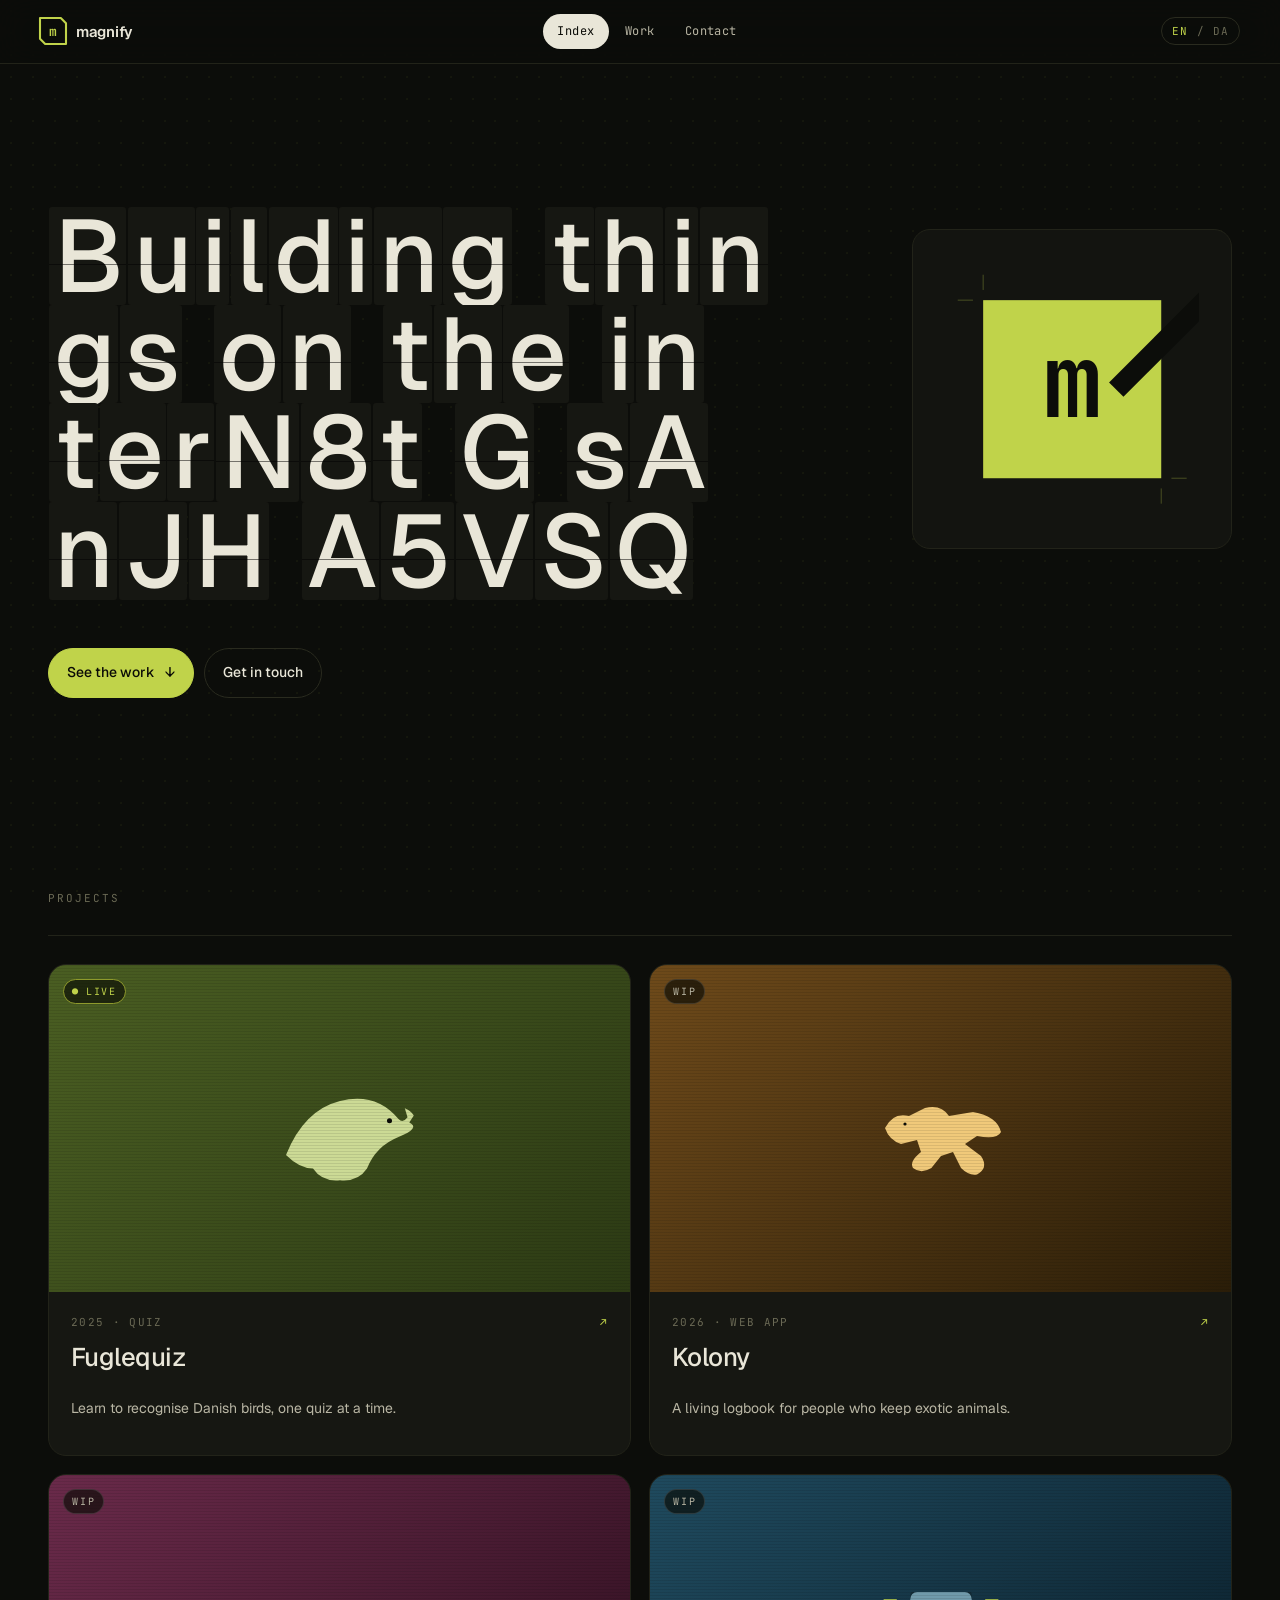
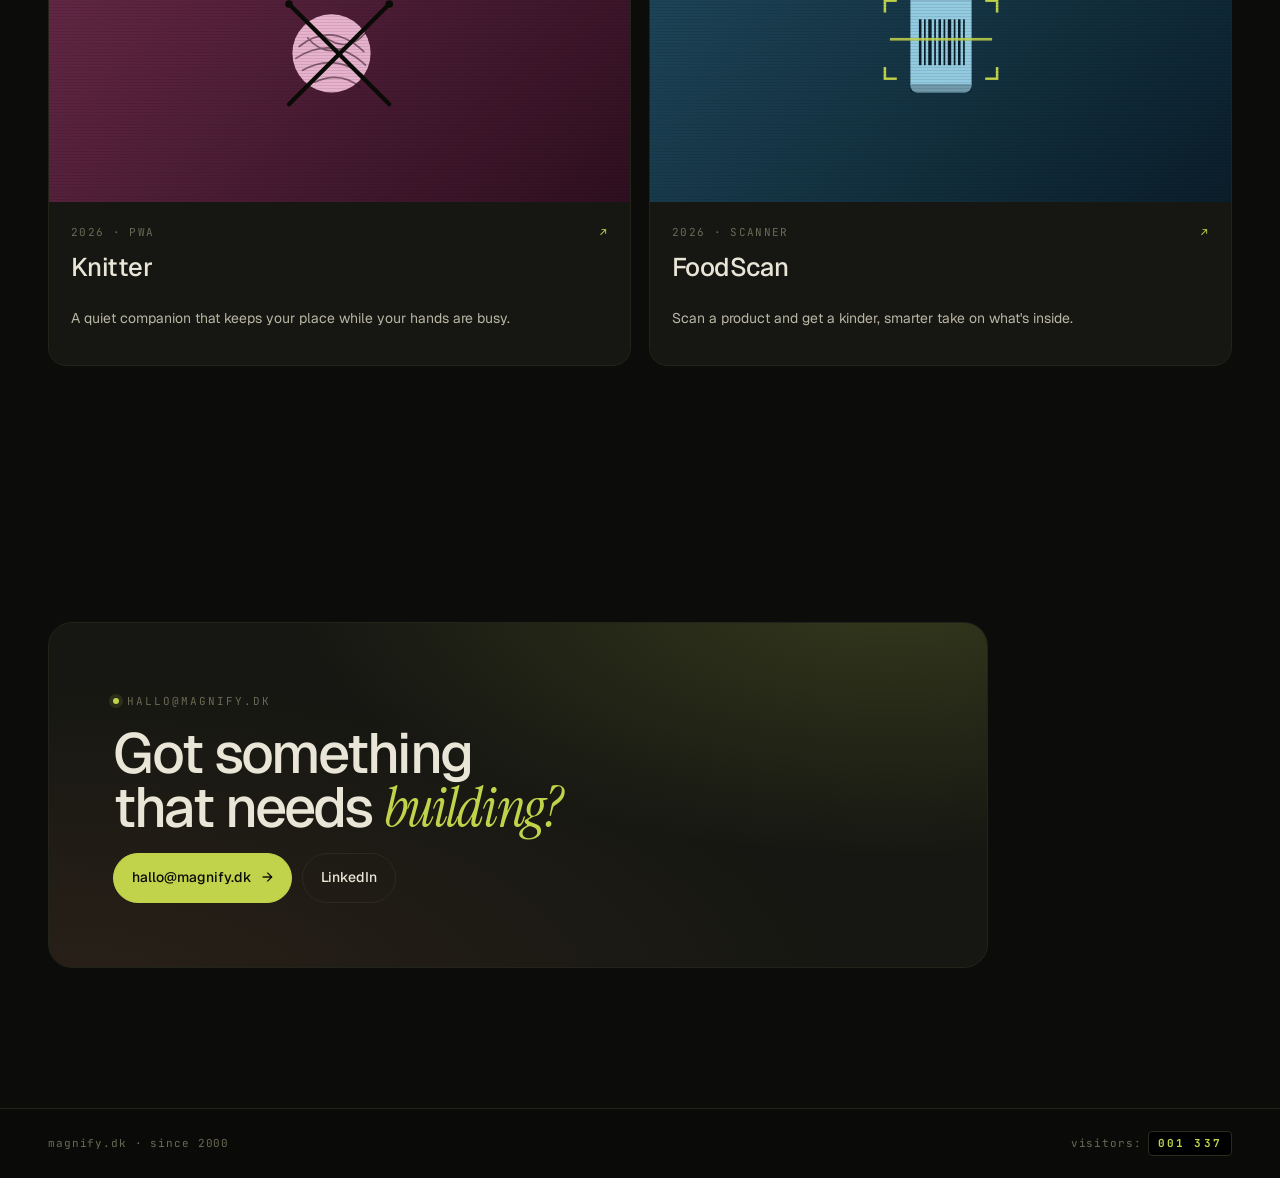
==== commit d0b3db32: "Make headline cycle through statements like a departure board After the initial flip-in animation se" ====
--- a/index.html
+++ b/index.html
@@ -499,7 +499,7 @@
 }
 .shard__caption b { color: var(--olive); font-weight: 500; }
 
-/* ---- split-flap headline ---- */
+/* ---- split-flap cycling headline ---- */
 .hero__title .flap {
   display: inline-block;
   background: var(--panel);
@@ -517,11 +517,19 @@
   background: rgba(0,0,0,0.5);
   pointer-events: none;
 }
-.hero__title .flap[data-sp] {
+.hero__title .flap--space {
   background: transparent;
   padding: 0;
-}
-.hero__title .flap[data-sp]::after { display: none; }
+  min-width: 0.28em;
+}
+.hero__title .flap--space::after { display: none; }
+.hero__title .flap--blank {
+  width: 0;
+  overflow: hidden;
+  padding: 0;
+  margin: 0;
+}
+.hero__title .flap--blank::after { display: none; }
 @keyframes flap-in {
   0%   { transform: scaleY(0); transform-origin: top center; opacity: 0.3; }
   100% { transform: scaleY(1); transform-origin: top center; opacity: 1; }
@@ -805,63 +813,104 @@
   });
 })();
 
-// split-flap headline animation
+// split-flap cycling headline
 (() => {
-  const CHARS      = 'ABCDEFGHIJKLMNOPQRSTUVWXYZ0123456789!?#@-+';
+  const CHARS      = 'ABCDEFGHIJKLMNOPQRSTUVWXYZ0123456789!?#@';
   const TICK_MS    = 60;
-  const STAGGER_MS = 30;
-  const MIN_TICKS  = 5;
-  const EXTRA_TICKS = 9;
-
-  function wrapChars(el) {
-    const flaps = [];
-    function walk(node) {
-      if (node.nodeType === Node.TEXT_NODE) {
-        const chars = [...node.textContent];
-        if (!chars.length) return;
-        const frag = document.createDocumentFragment();
-        for (const ch of chars) {
-          const sp = document.createElement('span');
-          sp.className = 'flap';
-          if (ch.trim() === '') {
-            sp.setAttribute('data-sp', '');
-            sp.textContent = ' ';
-          } else {
-            sp.textContent = ch;
-            flaps.push({ el: sp, target: ch });
-          }
-          frag.appendChild(sp);
-        }
-        node.parentNode.replaceChild(frag, node);
-      } else if (node.nodeType === Node.ELEMENT_NODE) {
-        [...node.childNodes].forEach(walk);
-      }
+  const STAGGER_MS = 28;
+  const PAUSE_MS   = 4000;
+  const CYCLE_MS   = 5000;
+
+  const STMTS = {
+    en: [
+      'Building things on the internet \u2013 since 2000.',
+      'Making products people actually use.',
+      'Product builder for hire \u2013 since 2000.',
+      'Turning ideas into real software.',
+      'Small useful things on the web.',
+    ],
+    da: [
+      'Bygger ting p\u00e5 internettet \u2013 siden 2000.',
+      'Laver produkter folk faktisk bruger.',
+      'Produktudvikler til leje \u2013 siden 2000.',
+      'Forvandler id\u00e9er til software.',
+      'Sm\u00e5 nyttige ting p\u00e5 nettet.',
+    ],
+  };
+
+  function setupBoard(lang) {
+    const stmts = STMTS[lang];
+    const el = document.querySelector(`.hero__title [lang="${lang}"]`);
+    if (!el || !stmts) return;
+
+    const maxLen = Math.max(...stmts.map(s => [...s].length));
+    el.innerHTML = '';
+    const flaps = Array.from({ length: maxLen }, () => {
+      const sp = document.createElement('span');
+      sp.className = 'flap flap--blank';
+      sp.textContent = ' ';
+      el.appendChild(sp);
+      return sp;
+    });
+
+    function animateTo(stmtIdx, minTicks, extraTicks) {
+      const chars = [...stmts[stmtIdx]];
+      return new Promise(resolve => {
+        let remaining = flaps.length;
+        const done = () => { if (--remaining === 0) resolve(); };
+
+        flaps.forEach((sp, i) => {
+          const ch = chars[i] ?? null;
+          setTimeout(() => {
+            if (ch === null) {
+              sp.textContent = CHARS[Math.floor(Math.random() * CHARS.length)];
+              sp.className = 'flap';
+              sp.classList.remove('flap--tick');
+              sp.getBoundingClientRect();
+              sp.classList.add('flap--tick');
+              setTimeout(() => {
+                sp.className = 'flap flap--blank';
+                sp.textContent = ' ';
+                done();
+              }, TICK_MS + 10);
+              return;
+            }
+            if (ch === ' ') {
+              sp.className = 'flap flap--space';
+              sp.textContent = ' ';
+              done();
+              return;
+            }
+            sp.className = 'flap';
+            const ticks = minTicks + Math.floor(Math.random() * extraTicks);
+            let n = 0;
+            const id = setInterval(() => {
+              n++;
+              const settled = n >= ticks;
+              sp.textContent = settled ? ch : CHARS[Math.floor(Math.random() * CHARS.length)];
+              sp.classList.remove('flap--tick');
+              sp.getBoundingClientRect();
+              sp.classList.add('flap--tick');
+              if (settled) { clearInterval(id); done(); }
+            }, TICK_MS);
+          }, i * STAGGER_MS);
+        });
+      });
     }
-    walk(el);
-    return flaps;
+
+    let idx = 0;
+    animateTo(0, 6, 8).then(() => {
+      setTimeout(() => {
+        setInterval(() => {
+          idx = (idx + 1) % stmts.length;
+          animateTo(idx, 4, 4);
+        }, CYCLE_MS);
+      }, PAUSE_MS);
+    });
   }
 
-  function animateFlap(flap, delay) {
-    const ticks = MIN_TICKS + Math.floor(Math.random() * EXTRA_TICKS);
-    setTimeout(() => {
-      let count = 0;
-      const id = setInterval(() => {
-        count++;
-        const done = count >= ticks;
-        flap.el.textContent = done ? flap.target : CHARS[Math.floor(Math.random() * CHARS.length)];
-        flap.el.classList.remove('flap--tick');
-        flap.el.getBoundingClientRect();
-        flap.el.classList.add('flap--tick');
-        if (done) clearInterval(id);
-      }, TICK_MS);
-    }, delay);
-  }
-
-  const lang = document.documentElement.dataset.lang || 'en';
-  const activeSpan = document.querySelector(`.hero__title [lang="${lang}"]`);
-  if (!activeSpan) return;
-  const flaps = wrapChars(activeSpan);
-  flaps.forEach((flap, i) => animateFlap(flap, i * STAGGER_MS));
+  setupBoard('en');
+  setupBoard('da');
 })();
 </script>
 
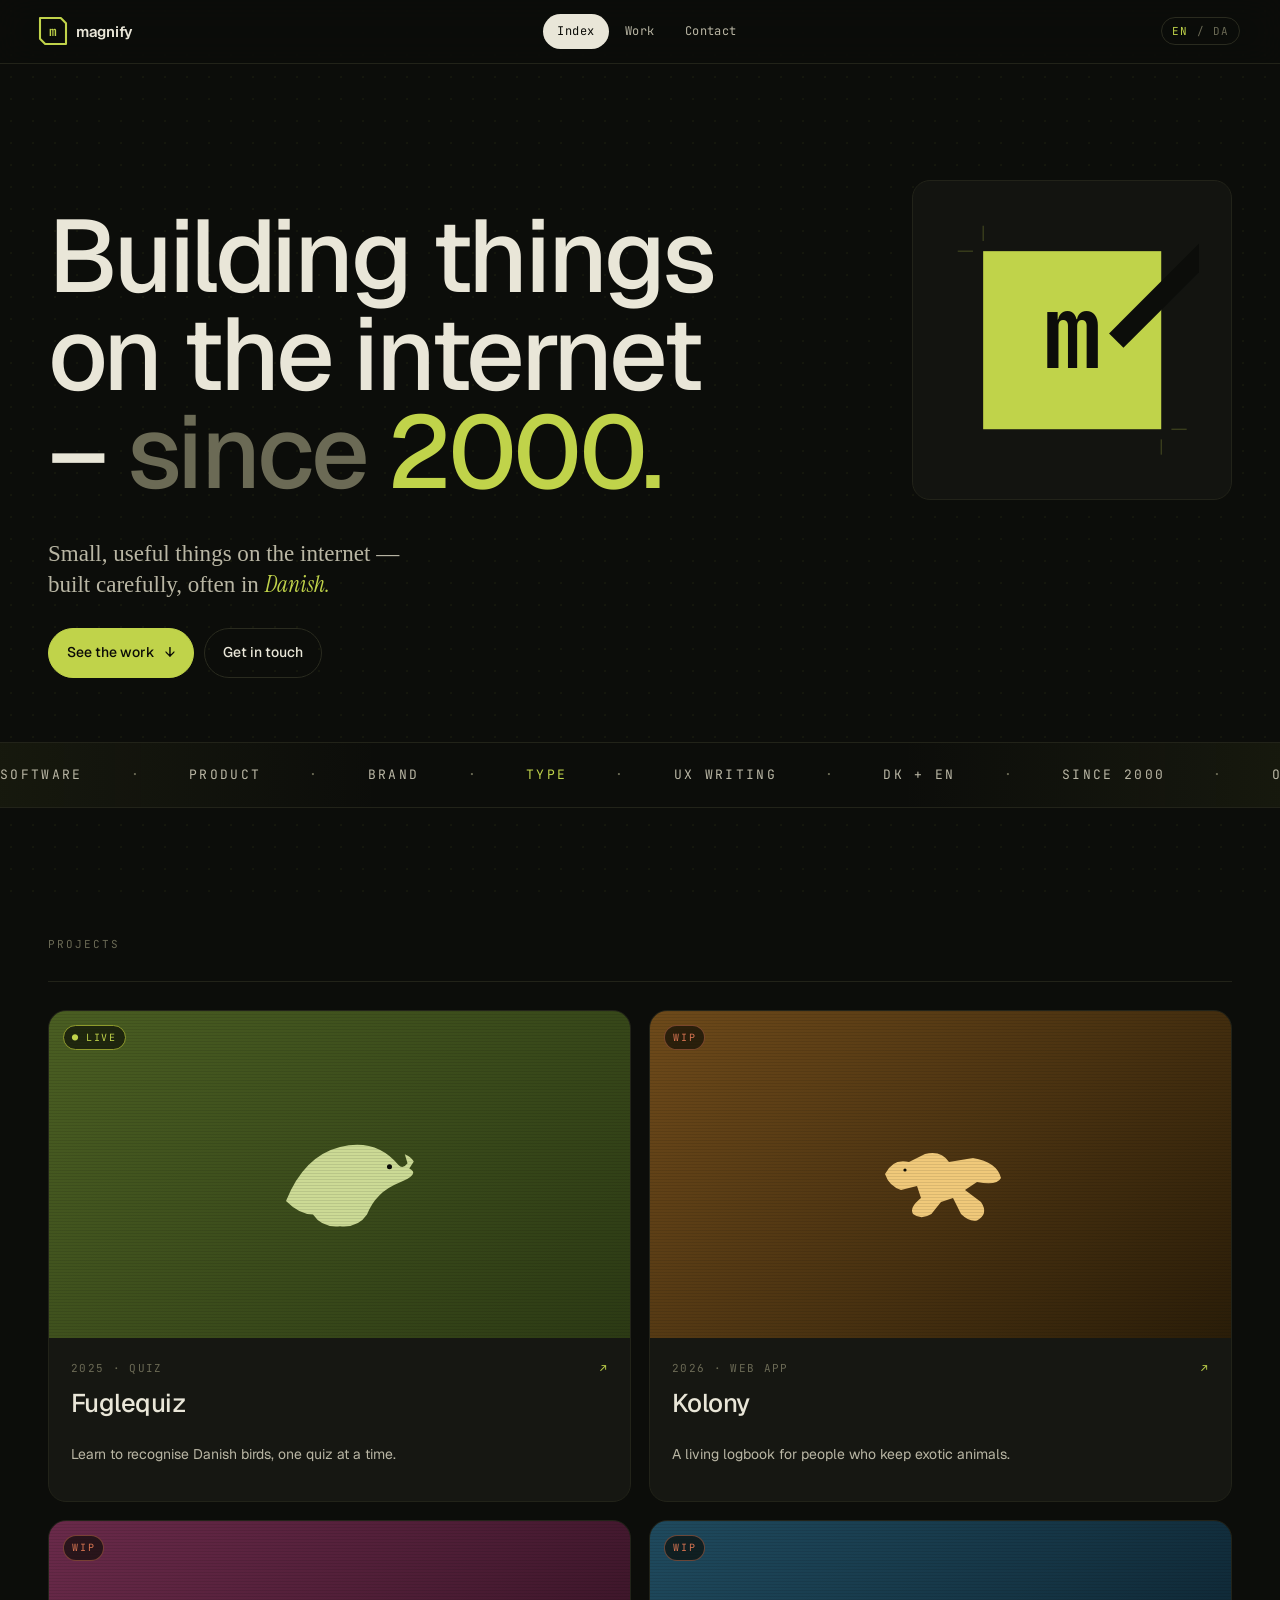
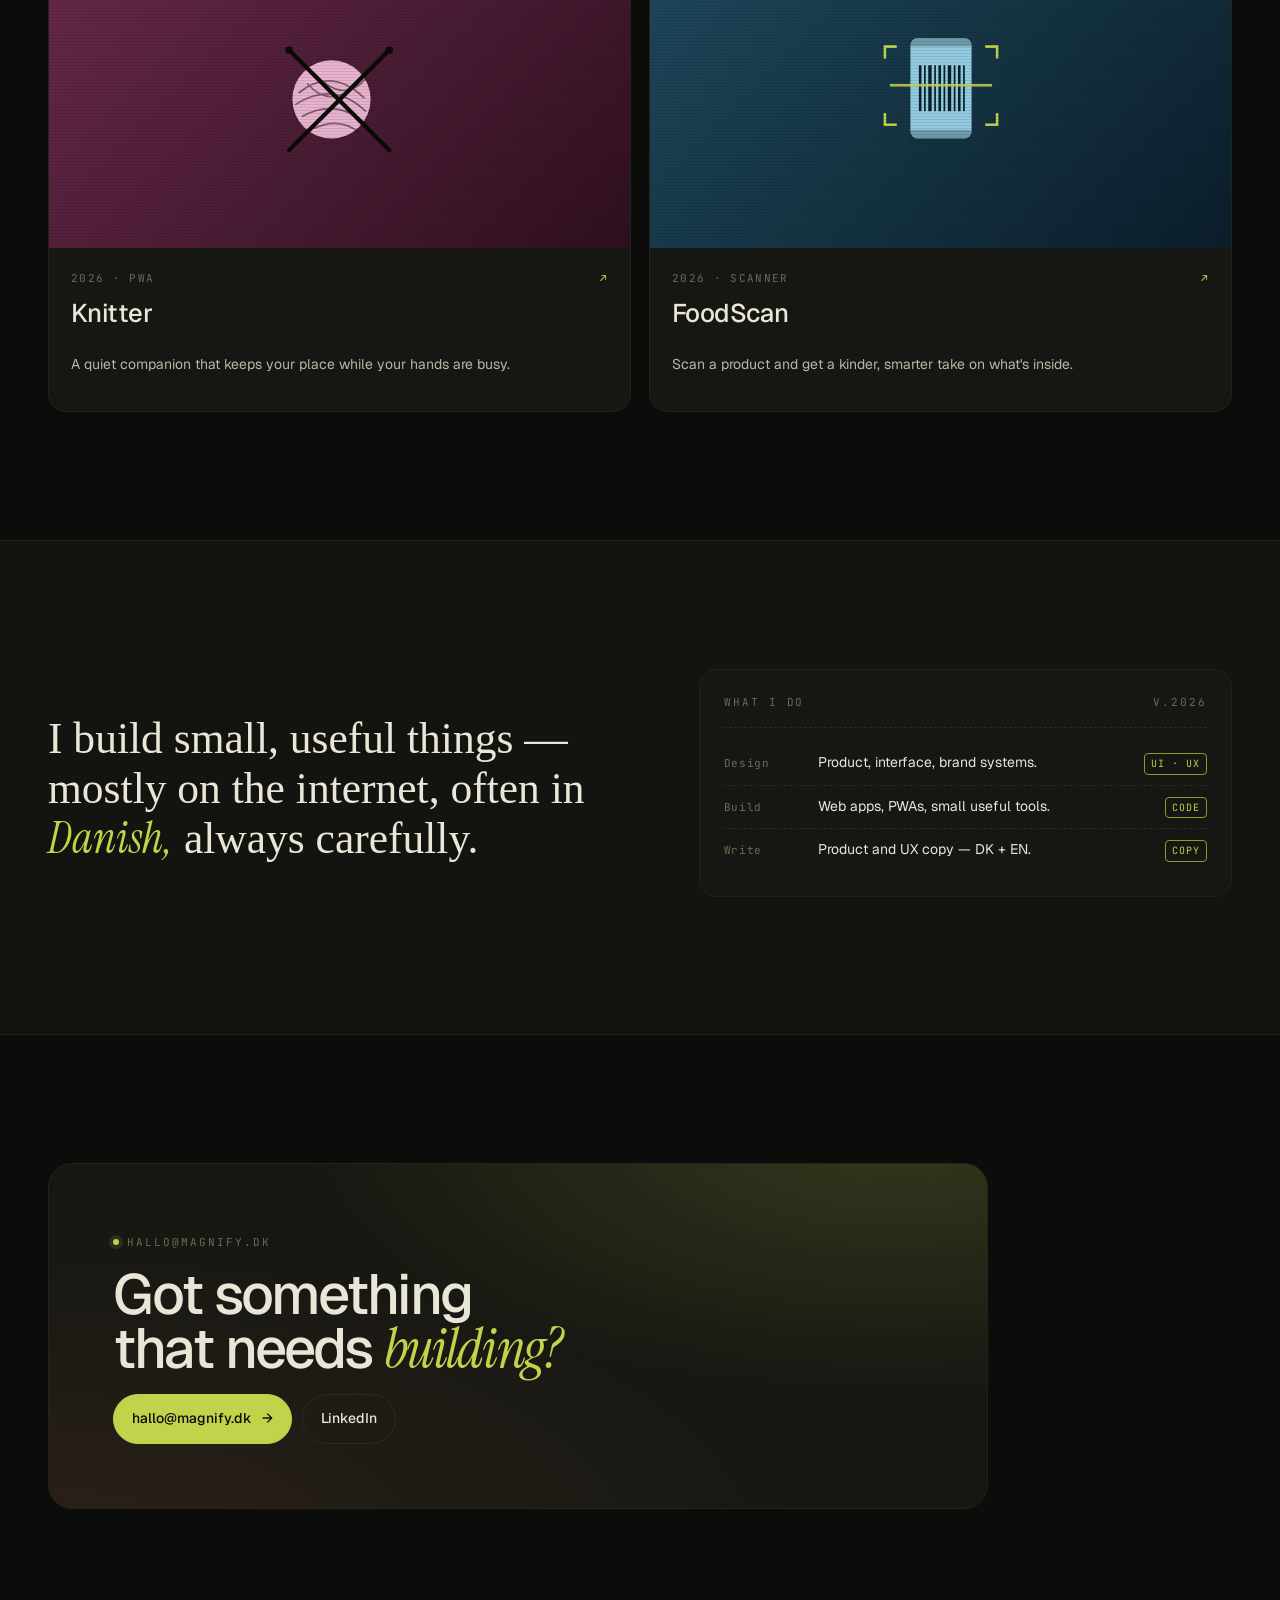
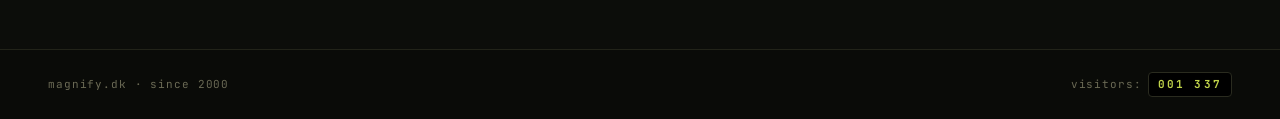
==== commit 4c55554e: "Design pass: responsive, hero lede, marquee, about strip Responsive - Lower h1 floor 48px -> 40px fo" ====
--- a/index.html
+++ b/index.html
@@ -96,7 +96,7 @@
   margin: 0;
   text-wrap: balance;
 }
-h1 { font-size: clamp(48px, 8vw, 124px); }
+h1 { font-size: clamp(40px, 8vw, 124px); }
 h2 { font-size: clamp(34px, 4.4vw, 64px); }
 h3 { font-size: clamp(20px, 2vw, 28px); letter-spacing: -0.02em; line-height: 1.15; }
 
@@ -175,6 +175,7 @@
 }
 @media (max-width: 380px) {
   .nav__link { padding: 5px 7px; font-size: 10px; }
+  .brand__name { display: none; }
 }
 
 .nav__tools { display: flex; align-items: center; gap: 10px; }
@@ -307,9 +308,12 @@
 .card--xl { grid-column: span 4; }
 .card--sm { grid-column: span 2; }
 .card--md { grid-column: span 3; }
-@media (max-width: 800px) {
+@media (max-width: 900px) {
+  .work-grid { grid-template-columns: repeat(2, 1fr); gap: 16px; }
+  .card--xl, .card--sm, .card--md, .card--half { grid-column: span 1; }
+}
+@media (max-width: 560px) {
   .work-grid { grid-template-columns: 1fr; gap: 14px; }
-  .card--xl, .card--sm, .card--md, .card--half { grid-column: span 1; }
 }
 
 .card__media {
@@ -327,7 +331,6 @@
   opacity: 0.5;
 }
 .card__media svg { transition: transform 600ms var(--ease); }
-.card:hover .card__media svg { transform: scale(1.05) rotate(-2deg); }
 
 /* media variants */
 .media--bird   { background: linear-gradient(135deg, #4a5e22 0%, #2c3a14 100%); color: #d8e6a0; }
@@ -351,6 +354,11 @@
 }
 .media__label.live { color: var(--olive); border-color: var(--olive-2); }
 .media__label.live::before { content: '●'; margin-right: 6px; animation: pulse 1.8s infinite; }
+.media__label.wip { color: var(--rust); border-color: rgba(217,117,82,0.45); }
+
+.card.is-soon { cursor: default; }
+.card.is-soon:hover { transform: none; border-color: var(--line); }
+.card.is-soon:hover .card__row .arrow { transform: none; }
 
 .card__body {
   padding: 22px 22px 22px;
@@ -447,11 +455,10 @@
   margin: 0 auto;
   padding: 22px 28px;
   display: grid;
-  grid-template-columns: 1fr auto 1fr;
+  grid-template-columns: 1fr auto;
   gap: 14px;
   align-items: center;
 }
-.footer__center { text-align: center; }
 .footer__right { text-align: right; display: flex; gap: 10px; align-items: center; justify-content: flex-end; }
 .counter {
   display: inline-flex; align-items: center; gap: 6px;
@@ -467,7 +474,7 @@
   border-radius: 4px;
 }
 @media (max-width: 700px) {
-  .footer__inner { grid-template-columns: 1fr; text-align: center; }
+  .footer__inner { grid-template-columns: 1fr; text-align: center; gap: 10px; }
   .footer__right { justify-content: center; }
 }
 
@@ -498,43 +505,6 @@
   color: var(--mute);
 }
 .shard__caption b { color: var(--olive); font-weight: 500; }
-
-/* ---- split-flap cycling headline ---- */
-.hero__title .flap {
-  display: inline-block;
-  background: var(--panel);
-  border-radius: 3px;
-  padding: 0 0.05em;
-  margin: 0 1px;
-  position: relative;
-}
-.hero__title .flap::after {
-  content: '';
-  position: absolute;
-  left: 0; right: 0;
-  top: calc(50% + 0.08em);
-  height: 1px;
-  background: rgba(0,0,0,0.5);
-  pointer-events: none;
-}
-.hero__title .flap--space {
-  background: transparent;
-  padding: 0;
-  min-width: 0.28em;
-}
-.hero__title .flap--space::after { display: none; }
-.hero__title .flap--blank {
-  width: 0;
-  overflow: hidden;
-  padding: 0;
-  margin: 0;
-}
-.hero__title .flap--blank::after { display: none; }
-@keyframes flap-in {
-  0%   { transform: scaleY(0); transform-origin: top center; opacity: 0.3; }
-  100% { transform: scaleY(1); transform-origin: top center; opacity: 1; }
-}
-.hero__title .flap.flap--tick { animation: flap-in 60ms ease-out both; }
 </style>
 </head>
 <body>
@@ -542,7 +512,7 @@
 <!-- ============= NAV ============= -->
 <nav class="nav">
   <div class="nav__inner">
-    <a href="#" class="brand">
+    <a href="#top" class="brand">
       <span class="brand__cube" aria-hidden="true">
         <svg viewBox="0 0 100 100" fill="none"><polygon points="0,0 80,0 100,20 100,100 20,100 0,80" stroke="currentColor" stroke-width="8" stroke-linejoin="round"/></svg>
         <span>m</span>
@@ -555,7 +525,7 @@
       <a href="#contact" class="nav__link" data-spy="contact"><span lang="en">Contact</span><span lang="da">Kontakt</span></a>
     </div>
     <div class="nav__tools">
-      <button class="lang" data-lang-toggle><span data-active>EN</span> <span class="muted">/ DA</span></button>
+      <button class="lang" data-lang-toggle aria-label="Toggle language"><span data-active>EN</span> <span class="muted">/ DA</span></button>
     </div>
   </div>
 </nav>
@@ -588,13 +558,26 @@
       </div>
     </div>
 
-    <div class="hero__actions" style="margin-top: 48px;">
+    <p class="hero__lede" style="margin-top: 36px;">
+      <span lang="en">Small, useful things on the internet — built carefully, often in <em>Danish.</em></span>
+      <span lang="da">Små, brugbare ting på internettet — bygget med omhu, ofte på <em>dansk.</em></span>
+    </p>
+
+    <div class="hero__actions" style="margin-top: 28px;">
       <a href="#work" class="btn"><span lang="en">See the work</span><span lang="da">Se projekter</span> <span class="arrow">↓</span></a>
       <a href="#contact" class="btn btn--ghost"><span lang="en">Get in touch</span><span lang="da">Kontakt</span></a>
     </div>
 
   </div>
 </header>
+
+<!-- ============= MARQUEE ============= -->
+<div class="marquee" aria-hidden="true">
+  <div class="marquee__track">
+    <span>Software <span class="sep">·</span> Product <span class="sep">·</span> Brand <span class="sep">·</span> <i>Type</i> <span class="sep">·</span> UX writing <span class="sep">·</span> DK + EN <span class="sep">·</span> Since 2000 <span class="sep">·</span> Open web <span class="sep">·</span></span>
+    <span>Software <span class="sep">·</span> Product <span class="sep">·</span> Brand <span class="sep">·</span> <i>Type</i> <span class="sep">·</span> UX writing <span class="sep">·</span> DK + EN <span class="sep">·</span> Since 2000 <span class="sep">·</span> Open web <span class="sep">·</span></span>
+  </div>
+</div>
 
 <!-- ============= WORK ============= -->
 <section class="section" id="work">
@@ -623,9 +606,9 @@
       </a>
 
       <!-- Kolony -->
-      <a href="#" class="card card--half">
+      <div class="card card--half is-soon">
         <div class="card__media media--kolony">
-          <span class="media__label">WIP</span>
+          <span class="media__label wip">WIP</span>
           <svg viewBox="0 0 200 200" width="160" height="160" aria-hidden="true">
             <path d="M30 100 Q40 80 60 85 L80 75 Q100 70 110 85 L140 80 Q170 85 175 105 Q170 115 145 110 L130 120 L150 135 Q160 150 145 158 Q135 160 125 150 L115 130 L100 135 L88 150 Q75 158 65 150 Q60 142 75 130 L70 115 L50 120 Q35 115 30 100 Z" fill="currentColor"/>
             <circle cx="55" cy="95" r="2" fill="#0a0b06"/>
@@ -636,12 +619,12 @@
           <h3 class="card__title">Kolony</h3>
           <p class="card__desc"><span lang="en">A living logbook for people who keep exotic animals.</span><span lang="da">En levende logbog til folk, der holder eksotiske dyr.</span></p>
         </div>
-      </a>
+      </div>
 
       <!-- Knitter -->
-      <a href="#" class="card card--half">
+      <div class="card card--half is-soon">
         <div class="card__media media--knit">
-          <span class="media__label">WIP</span>
+          <span class="media__label wip">WIP</span>
           <svg viewBox="0 0 200 200" width="170" height="170" aria-hidden="true">
             <!-- ball of yarn -->
             <circle cx="90" cy="118" r="46" fill="currentColor" opacity="0.95"/>
@@ -667,12 +650,12 @@
           <h3 class="card__title">Knitter</h3>
           <p class="card__desc"><span lang="en">A quiet companion that keeps your place while your hands are busy.</span><span lang="da">En stille følgesvend, der holder styr på, hvor du er, mens hænderne er optaget.</span></p>
         </div>
-      </a>
+      </div>
 
       <!-- FoodScan -->
-      <a href="#" class="card card--half">
+      <div class="card card--half is-soon">
         <div class="card__media media--food">
-          <span class="media__label">WIP</span>
+          <span class="media__label wip">WIP</span>
           <svg viewBox="0 0 200 200" width="170" height="170" aria-hidden="true">
             <!-- product can -->
             <rect x="64" y="46" width="72" height="118" rx="8" fill="currentColor" opacity="0.95"/>
@@ -708,8 +691,41 @@
           <h3 class="card__title">FoodScan</h3>
           <p class="card__desc"><span lang="en">Scan a product and get a kinder, smarter take on what's inside.</span><span lang="da">Scan en vare og få et venligere, klogere kig på indholdet.</span></p>
         </div>
-      </a>
-
+      </div>
+
+    </div>
+  </div>
+</section>
+
+<!-- ============= ABOUT ============= -->
+<section class="section about" id="about">
+  <div class="wrap">
+    <div class="about__grid">
+      <p class="about__lede">
+        <span lang="en">I build small, useful things — mostly on the internet, often in <em>Danish,</em> always carefully.</span>
+        <span lang="da">Jeg bygger små, brugbare ting — mest på internettet, ofte på <em>dansk,</em> altid omhyggeligt.</span>
+      </p>
+      <div class="skills">
+        <div class="skills__head">
+          <span><span lang="en">What I do</span><span lang="da">Hvad jeg laver</span></span>
+          <span>v.2026</span>
+        </div>
+        <div class="skills__row">
+          <div class="when"><span lang="en">Design</span><span lang="da">Design</span></div>
+          <div class="what"><span lang="en">Product, interface, brand systems.</span><span lang="da">Produkt, brugerflader, brandsystemer.</span></div>
+          <div class="badge">ui · ux</div>
+        </div>
+        <div class="skills__row">
+          <div class="when"><span lang="en">Build</span><span lang="da">Byg</span></div>
+          <div class="what"><span lang="en">Web apps, PWAs, small useful tools.</span><span lang="da">Webapps, PWA'er, små brugbare værktøjer.</span></div>
+          <div class="badge">code</div>
+        </div>
+        <div class="skills__row">
+          <div class="when"><span lang="en">Write</span><span lang="da">Skriv</span></div>
+          <div class="what"><span lang="en">Product and UX copy — DK + EN.</span><span lang="da">Produkt- og UX-tekst — DK + EN.</span></div>
+          <div class="badge">copy</div>
+        </div>
+      </div>
     </div>
   </div>
 </section>
@@ -732,7 +748,6 @@
 <footer class="footer">
   <div class="footer__inner">
     <div>magnify.dk · since 2000</div>
-    <div class="footer__center"></div>
     <div class="footer__right">
       <span class="counter">visitors:
         <span class="counter__digits" id="counter">001 337</span>
@@ -812,106 +827,6 @@
     shard.style.transition = 'transform 600ms cubic-bezier(0.2, 0.8, 0.2, 1)';
   });
 })();
-
-// split-flap cycling headline
-(() => {
-  const CHARS      = 'ABCDEFGHIJKLMNOPQRSTUVWXYZ0123456789!?#@';
-  const TICK_MS    = 60;
-  const STAGGER_MS = 28;
-  const PAUSE_MS   = 4000;
-  const CYCLE_MS   = 5000;
-
-  const STMTS = {
-    en: [
-      'Building things on the internet \u2013 since 2000.',
-      'Making products people actually use.',
-      'Product builder for hire \u2013 since 2000.',
-      'Turning ideas into real software.',
-      'Small useful things on the web.',
-    ],
-    da: [
-      'Bygger ting p\u00e5 internettet \u2013 siden 2000.',
-      'Laver produkter folk faktisk bruger.',
-      'Produktudvikler til leje \u2013 siden 2000.',
-      'Forvandler id\u00e9er til software.',
-      'Sm\u00e5 nyttige ting p\u00e5 nettet.',
-    ],
-  };
-
-  function setupBoard(lang) {
-    const stmts = STMTS[lang];
-    const el = document.querySelector(`.hero__title [lang="${lang}"]`);
-    if (!el || !stmts) return;
-
-    const maxLen = Math.max(...stmts.map(s => [...s].length));
-    el.innerHTML = '';
-    const flaps = Array.from({ length: maxLen }, () => {
-      const sp = document.createElement('span');
-      sp.className = 'flap flap--blank';
-      sp.textContent = ' ';
-      el.appendChild(sp);
-      return sp;
-    });
-
-    function animateTo(stmtIdx, minTicks, extraTicks) {
-      const chars = [...stmts[stmtIdx]];
-      return new Promise(resolve => {
-        let remaining = flaps.length;
-        const done = () => { if (--remaining === 0) resolve(); };
-
-        flaps.forEach((sp, i) => {
-          const ch = chars[i] ?? null;
-          setTimeout(() => {
-            if (ch === null) {
-              sp.textContent = CHARS[Math.floor(Math.random() * CHARS.length)];
-              sp.className = 'flap';
-              sp.classList.remove('flap--tick');
-              sp.getBoundingClientRect();
-              sp.classList.add('flap--tick');
-              setTimeout(() => {
-                sp.className = 'flap flap--blank';
-                sp.textContent = ' ';
-                done();
-              }, TICK_MS + 10);
-              return;
-            }
-            if (ch === ' ') {
-              sp.className = 'flap flap--space';
-              sp.textContent = ' ';
-              done();
-              return;
-            }
-            sp.className = 'flap';
-            const ticks = minTicks + Math.floor(Math.random() * extraTicks);
-            let n = 0;
-            const id = setInterval(() => {
-              n++;
-              const settled = n >= ticks;
-              sp.textContent = settled ? ch : CHARS[Math.floor(Math.random() * CHARS.length)];
-              sp.classList.remove('flap--tick');
-              sp.getBoundingClientRect();
-              sp.classList.add('flap--tick');
-              if (settled) { clearInterval(id); done(); }
-            }, TICK_MS);
-          }, i * STAGGER_MS);
-        });
-      });
-    }
-
-    let idx = 0;
-    animateTo(0, 6, 8).then(() => {
-      setTimeout(() => {
-        setInterval(() => {
-          idx = (idx + 1) % stmts.length;
-          animateTo(idx, 4, 4);
-        }, CYCLE_MS);
-      }, PAUSE_MS);
-    });
-  }
-
-  setupBoard('en');
-  setupBoard('da');
-})();
 </script>
 
 </body>
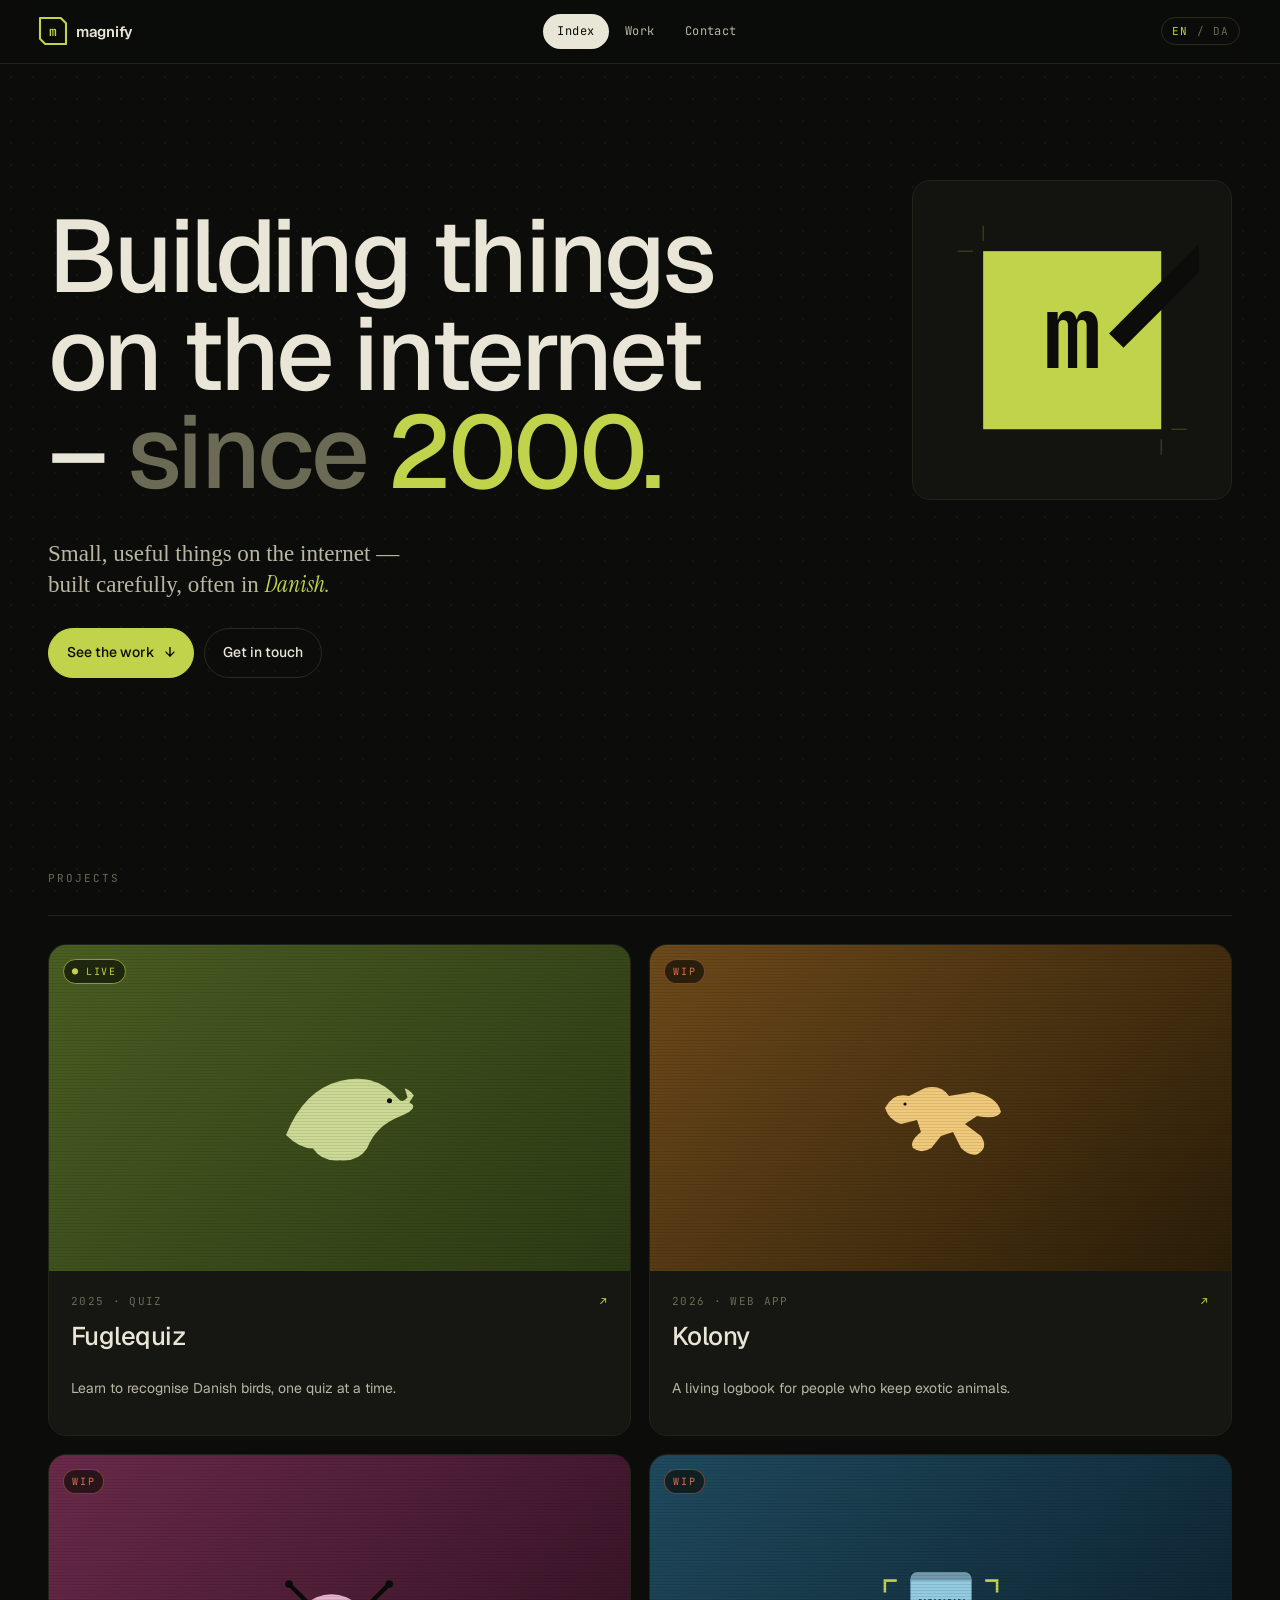
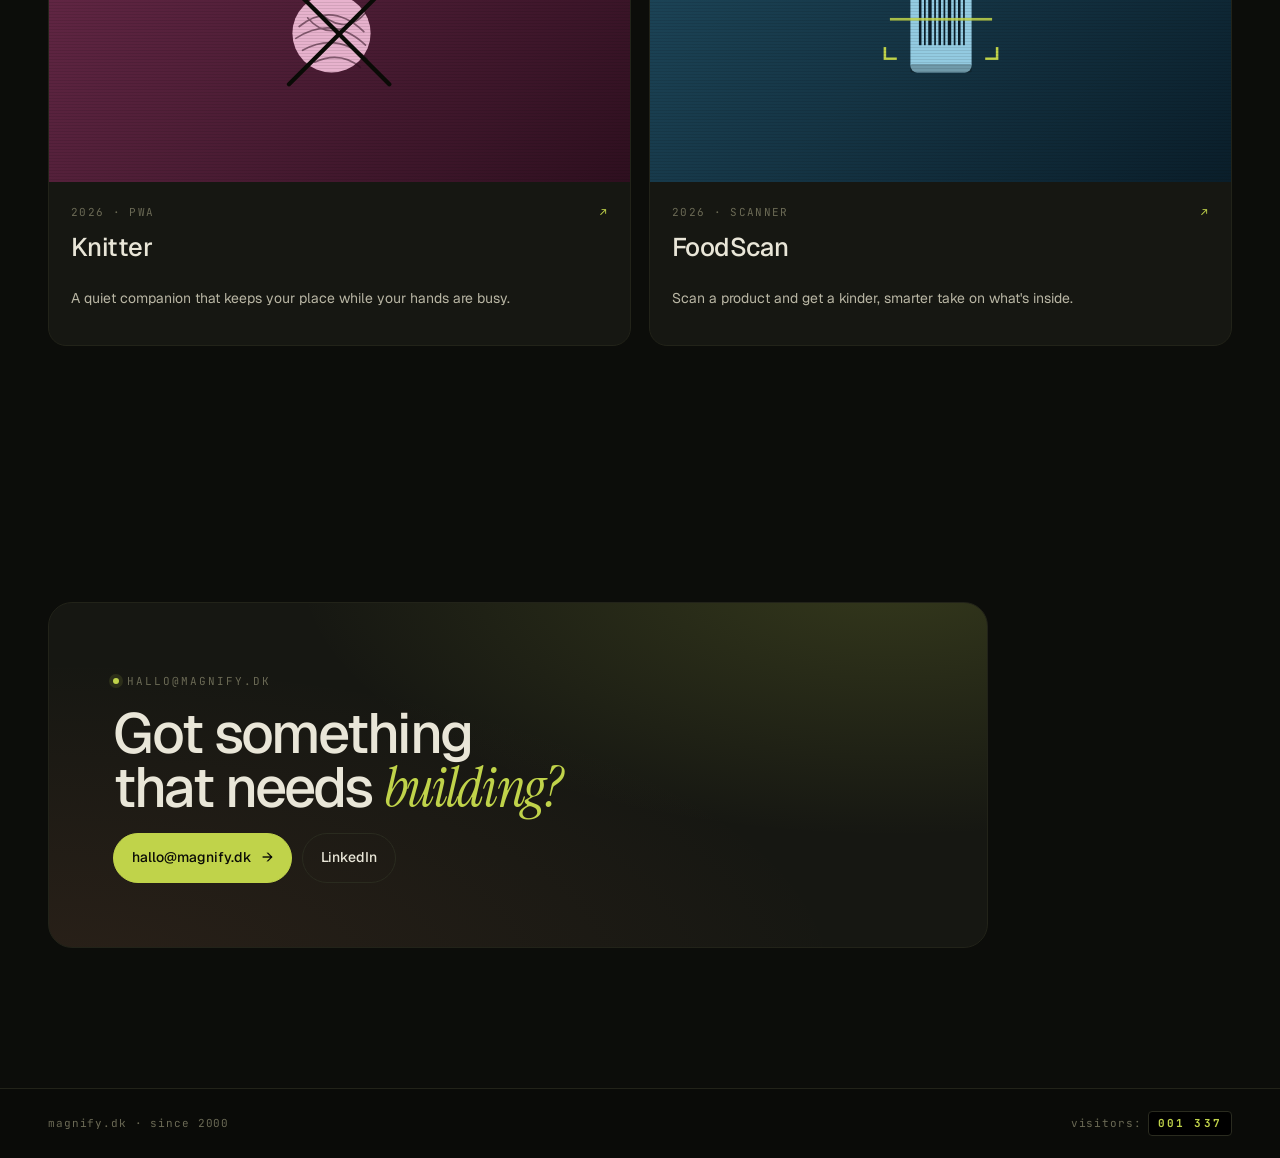
==== commit 17f989b9: "Remove marquee and About/"What I do" sections Both read as filler dressed as design. The site's post" ====
--- a/index.html
+++ b/index.html
@@ -570,14 +570,6 @@
 
   </div>
 </header>
-
-<!-- ============= MARQUEE ============= -->
-<div class="marquee" aria-hidden="true">
-  <div class="marquee__track">
-    <span>Software <span class="sep">·</span> Product <span class="sep">·</span> Brand <span class="sep">·</span> <i>Type</i> <span class="sep">·</span> UX writing <span class="sep">·</span> DK + EN <span class="sep">·</span> Since 2000 <span class="sep">·</span> Open web <span class="sep">·</span></span>
-    <span>Software <span class="sep">·</span> Product <span class="sep">·</span> Brand <span class="sep">·</span> <i>Type</i> <span class="sep">·</span> UX writing <span class="sep">·</span> DK + EN <span class="sep">·</span> Since 2000 <span class="sep">·</span> Open web <span class="sep">·</span></span>
-  </div>
-</div>
 
 <!-- ============= WORK ============= -->
 <section class="section" id="work">
@@ -697,39 +689,6 @@
   </div>
 </section>
 
-<!-- ============= ABOUT ============= -->
-<section class="section about" id="about">
-  <div class="wrap">
-    <div class="about__grid">
-      <p class="about__lede">
-        <span lang="en">I build small, useful things — mostly on the internet, often in <em>Danish,</em> always carefully.</span>
-        <span lang="da">Jeg bygger små, brugbare ting — mest på internettet, ofte på <em>dansk,</em> altid omhyggeligt.</span>
-      </p>
-      <div class="skills">
-        <div class="skills__head">
-          <span><span lang="en">What I do</span><span lang="da">Hvad jeg laver</span></span>
-          <span>v.2026</span>
-        </div>
-        <div class="skills__row">
-          <div class="when"><span lang="en">Design</span><span lang="da">Design</span></div>
-          <div class="what"><span lang="en">Product, interface, brand systems.</span><span lang="da">Produkt, brugerflader, brandsystemer.</span></div>
-          <div class="badge">ui · ux</div>
-        </div>
-        <div class="skills__row">
-          <div class="when"><span lang="en">Build</span><span lang="da">Byg</span></div>
-          <div class="what"><span lang="en">Web apps, PWAs, small useful tools.</span><span lang="da">Webapps, PWA'er, små brugbare værktøjer.</span></div>
-          <div class="badge">code</div>
-        </div>
-        <div class="skills__row">
-          <div class="when"><span lang="en">Write</span><span lang="da">Skriv</span></div>
-          <div class="what"><span lang="en">Product and UX copy — DK + EN.</span><span lang="da">Produkt- og UX-tekst — DK + EN.</span></div>
-          <div class="badge">copy</div>
-        </div>
-      </div>
-    </div>
-  </div>
-</section>
-
 <!-- ============= CONTACT ============= -->
 <section class="section contact" id="contact">
   <div class="wrap">
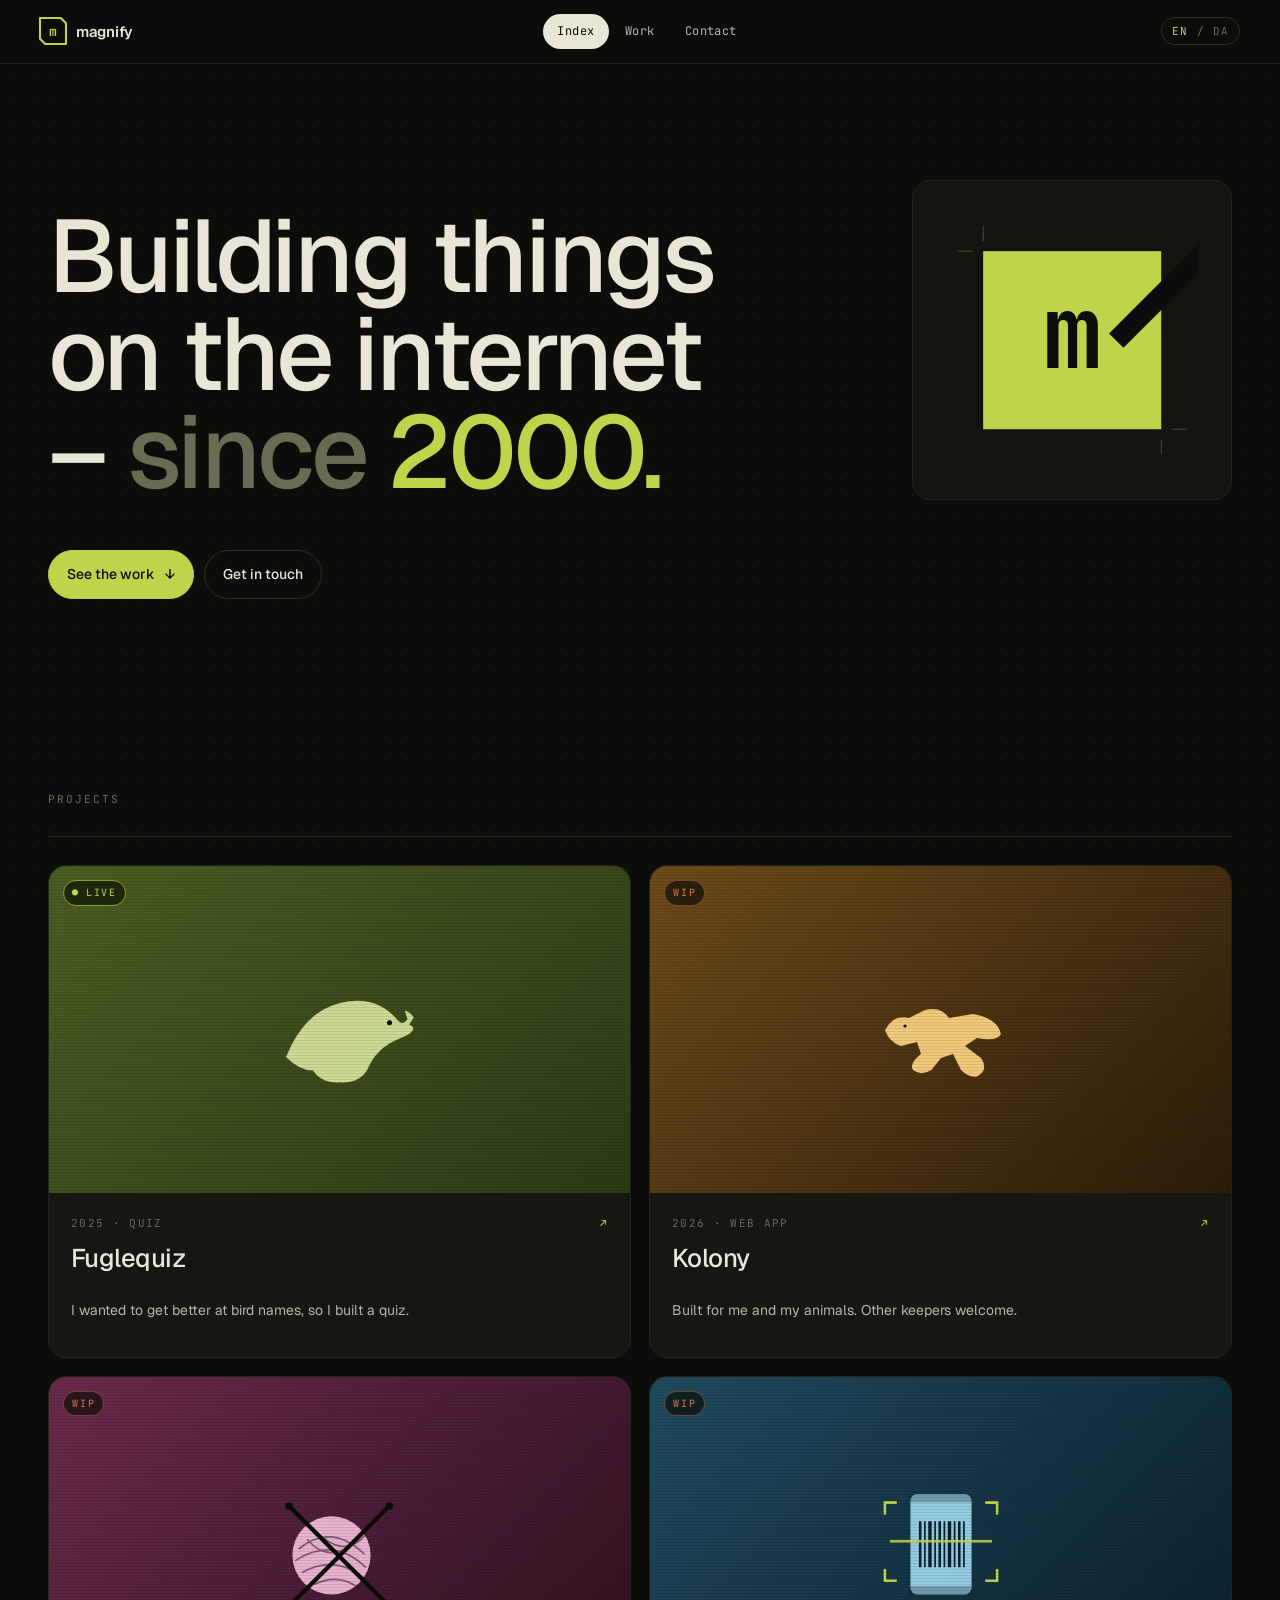
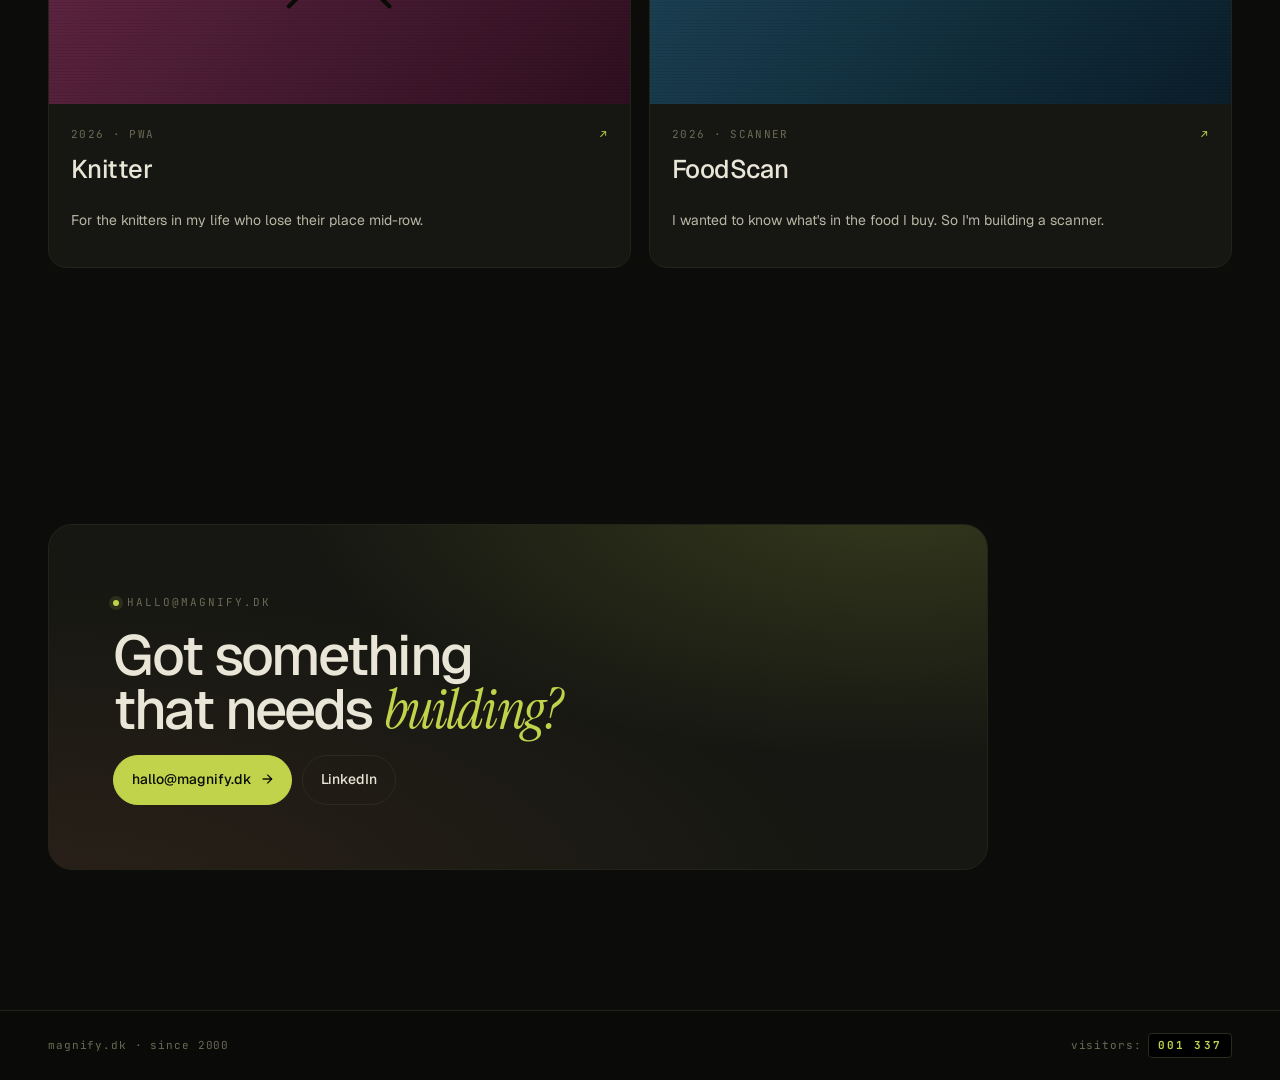
==== commit 5aa8a856: "Rewrite copy in personal, understated voice Drop the hero lede entirely — the one-line headline carr" ====
--- a/index.html
+++ b/index.html
@@ -558,12 +558,7 @@
       </div>
     </div>
 
-    <p class="hero__lede" style="margin-top: 36px;">
-      <span lang="en">Small, useful things on the internet — built carefully, often in <em>Danish.</em></span>
-      <span lang="da">Små, brugbare ting på internettet — bygget med omhu, ofte på <em>dansk.</em></span>
-    </p>
-
-    <div class="hero__actions" style="margin-top: 28px;">
+    <div class="hero__actions" style="margin-top: 48px;">
       <a href="#work" class="btn"><span lang="en">See the work</span><span lang="da">Se projekter</span> <span class="arrow">↓</span></a>
       <a href="#contact" class="btn btn--ghost"><span lang="en">Get in touch</span><span lang="da">Kontakt</span></a>
     </div>
@@ -593,7 +588,7 @@
         <div class="card__body">
           <div class="card__row"><span>2025 · Quiz</span><span class="arrow">↗</span></div>
           <h3 class="card__title">Fuglequiz</h3>
-          <p class="card__desc"><span lang="en">Learn to recognise Danish birds, one quiz at a time.</span><span lang="da">Lær at genkende danske fugle, én quiz ad gangen.</span></p>
+          <p class="card__desc"><span lang="en">I wanted to get better at bird names, so I built a quiz.</span><span lang="da">Jeg ville gerne blive bedre til fuglenavne, så jeg byggede en quiz.</span></p>
         </div>
       </a>
 
@@ -609,7 +604,7 @@
         <div class="card__body">
           <div class="card__row"><span>2026 · Web app</span><span class="arrow">↗</span></div>
           <h3 class="card__title">Kolony</h3>
-          <p class="card__desc"><span lang="en">A living logbook for people who keep exotic animals.</span><span lang="da">En levende logbog til folk, der holder eksotiske dyr.</span></p>
+          <p class="card__desc"><span lang="en">Built for me and my animals. Other keepers welcome.</span><span lang="da">Lavet til mig og mine dyr. Andre keepere er velkomne.</span></p>
         </div>
       </div>
 
@@ -640,7 +635,7 @@
         <div class="card__body">
           <div class="card__row"><span>2026 · PWA</span><span class="arrow">↗</span></div>
           <h3 class="card__title">Knitter</h3>
-          <p class="card__desc"><span lang="en">A quiet companion that keeps your place while your hands are busy.</span><span lang="da">En stille følgesvend, der holder styr på, hvor du er, mens hænderne er optaget.</span></p>
+          <p class="card__desc"><span lang="en">For the knitters in my life who lose their place mid-row.</span><span lang="da">Til strikkerne i mit liv, der taber tråden midt i en række.</span></p>
         </div>
       </div>
 
@@ -681,7 +676,7 @@
         <div class="card__body">
           <div class="card__row"><span>2026 · Scanner</span><span class="arrow">↗</span></div>
           <h3 class="card__title">FoodScan</h3>
-          <p class="card__desc"><span lang="en">Scan a product and get a kinder, smarter take on what's inside.</span><span lang="da">Scan en vare og få et venligere, klogere kig på indholdet.</span></p>
+          <p class="card__desc"><span lang="en">I wanted to know what's in the food I buy. So I'm building a scanner.</span><span lang="da">Jeg ville gerne vide, hvad der er i den mad, jeg køber. Så jeg bygger en scanner.</span></p>
         </div>
       </div>
 
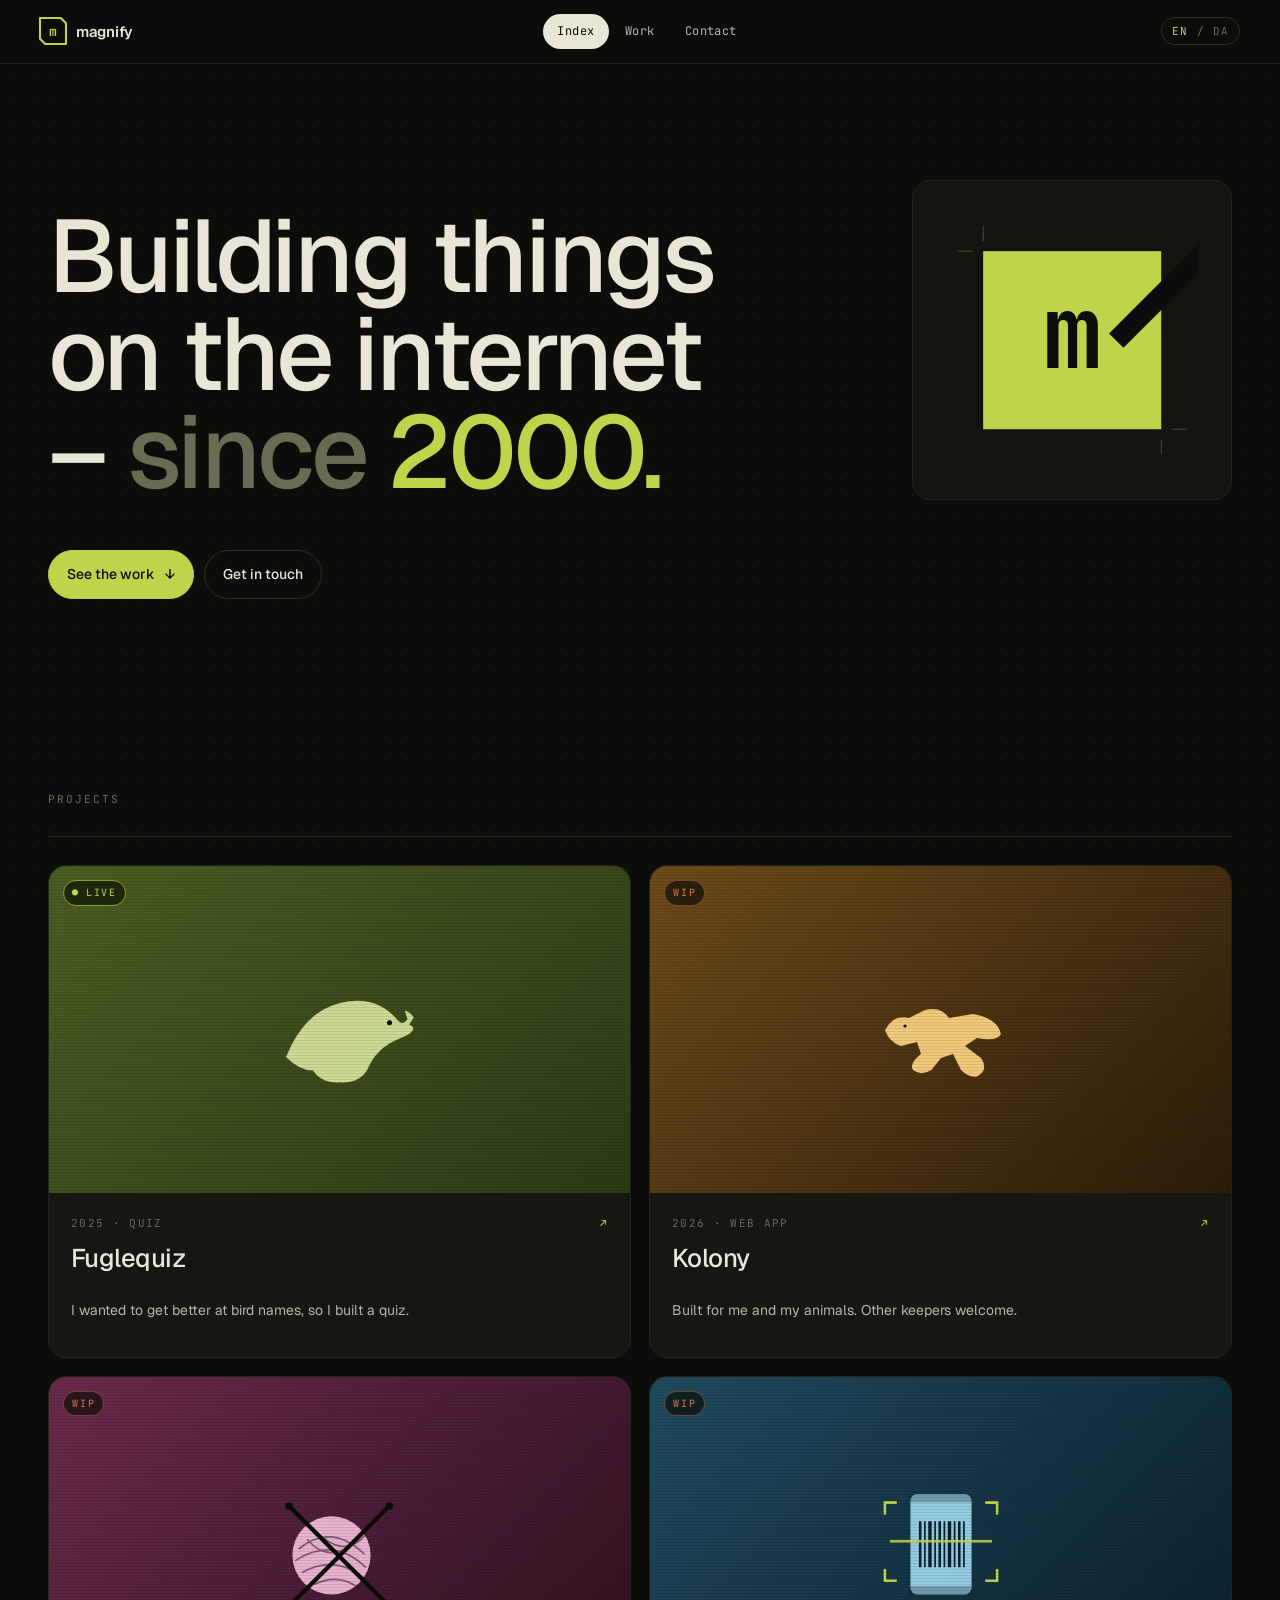
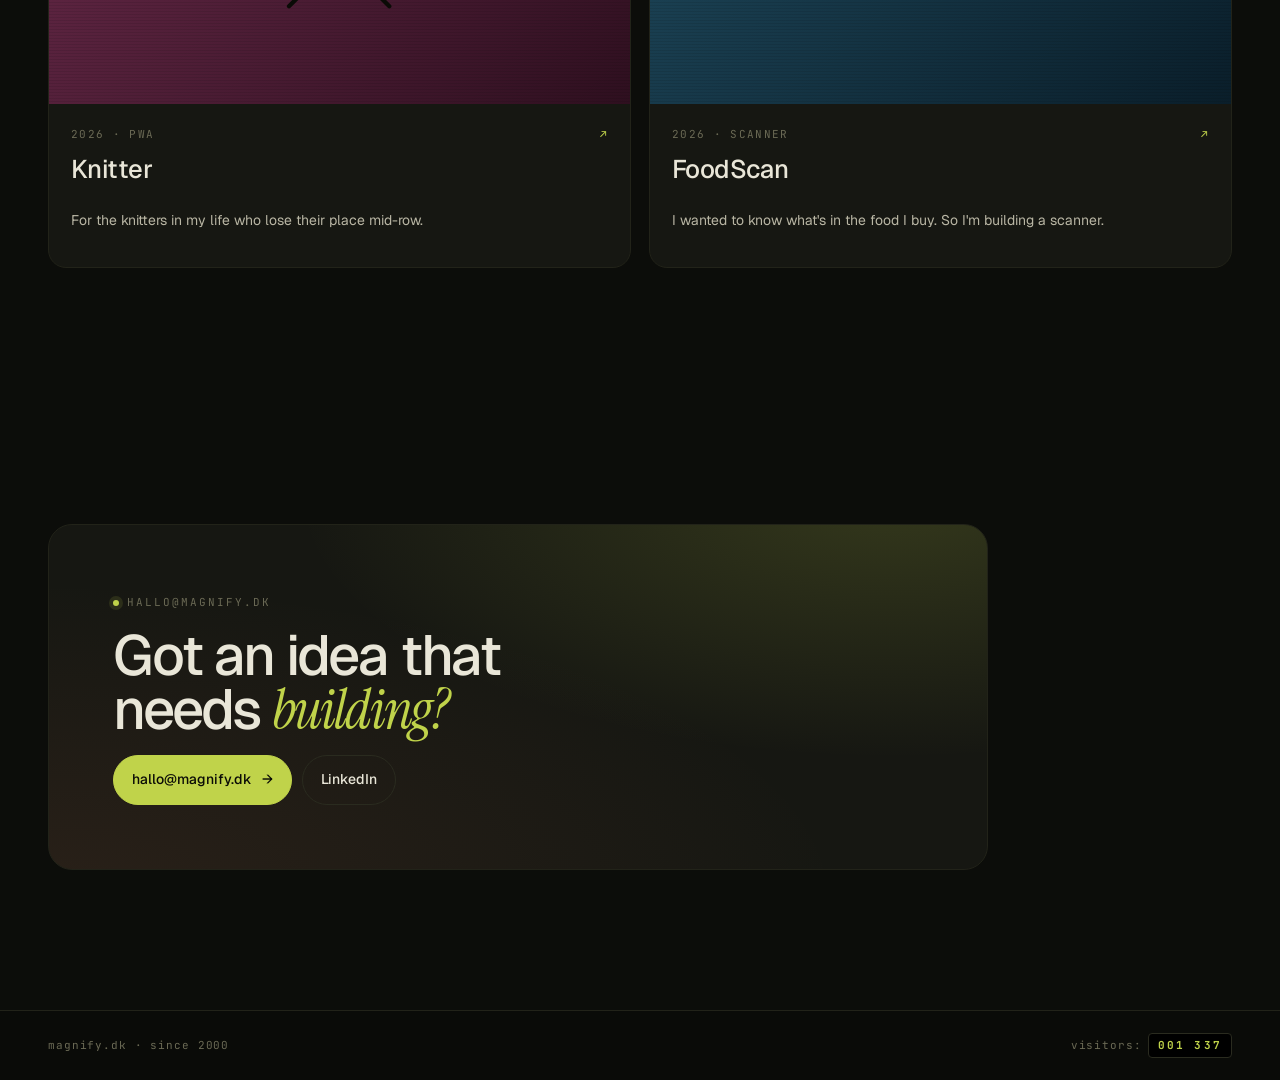
==== commit 6174831e: "Land bygge/build phrasing for hero and contact Hero: "Bygger ting til internettet – siden 2000." Con" ====
--- a/index.html
+++ b/index.html
@@ -537,7 +537,7 @@
     <div class="hero__row">
       <h1 class="hero__title">
         <span lang="en">Building things on the internet – <span class="muted">since</span> <span class="acid">2000.</span></span>
-        <span lang="da">Bygger ting på internettet – <span class="muted">siden</span> <span class="acid">2000.</span></span>
+        <span lang="da">Bygger ting til internettet – <span class="muted">siden</span> <span class="acid">2000.</span></span>
       </h1>
 
       <div class="shard" aria-hidden="true">
@@ -604,7 +604,7 @@
         <div class="card__body">
           <div class="card__row"><span>2026 · Web app</span><span class="arrow">↗</span></div>
           <h3 class="card__title">Kolony</h3>
-          <p class="card__desc"><span lang="en">Built for me and my animals. Other keepers welcome.</span><span lang="da">Lavet til mig og mine dyr. Andre keepere er velkomne.</span></p>
+          <p class="card__desc"><span lang="en">Built for me and my animals. Other keepers welcome.</span><span lang="da">Bygget til mig og mine dyr. Andre keepere er velkomne.</span></p>
         </div>
       </div>
 
@@ -689,7 +689,7 @@
   <div class="wrap">
     <div class="contact__inner">
       <span class="eyebrow"><span class="dot"></span> hallo@magnify.dk</span>
-      <h2><span lang="en">Got something that needs <em>building?</em></span><span lang="da">Skal noget <em>bygges?</em></span></h2>
+      <h2><span lang="en">Got an idea that needs <em>building?</em></span><span lang="da">Har du en idé, der skal <em>bygges?</em></span></h2>
       <div class="contact__actions">
         <a href="mailto:hallo@magnify.dk" class="btn">hallo@magnify.dk <span class="arrow">→</span></a>
         <a href="https://www.linkedin.com/in/brianstefan" target="_blank" rel="noopener" class="btn btn--ghost">LinkedIn</a>
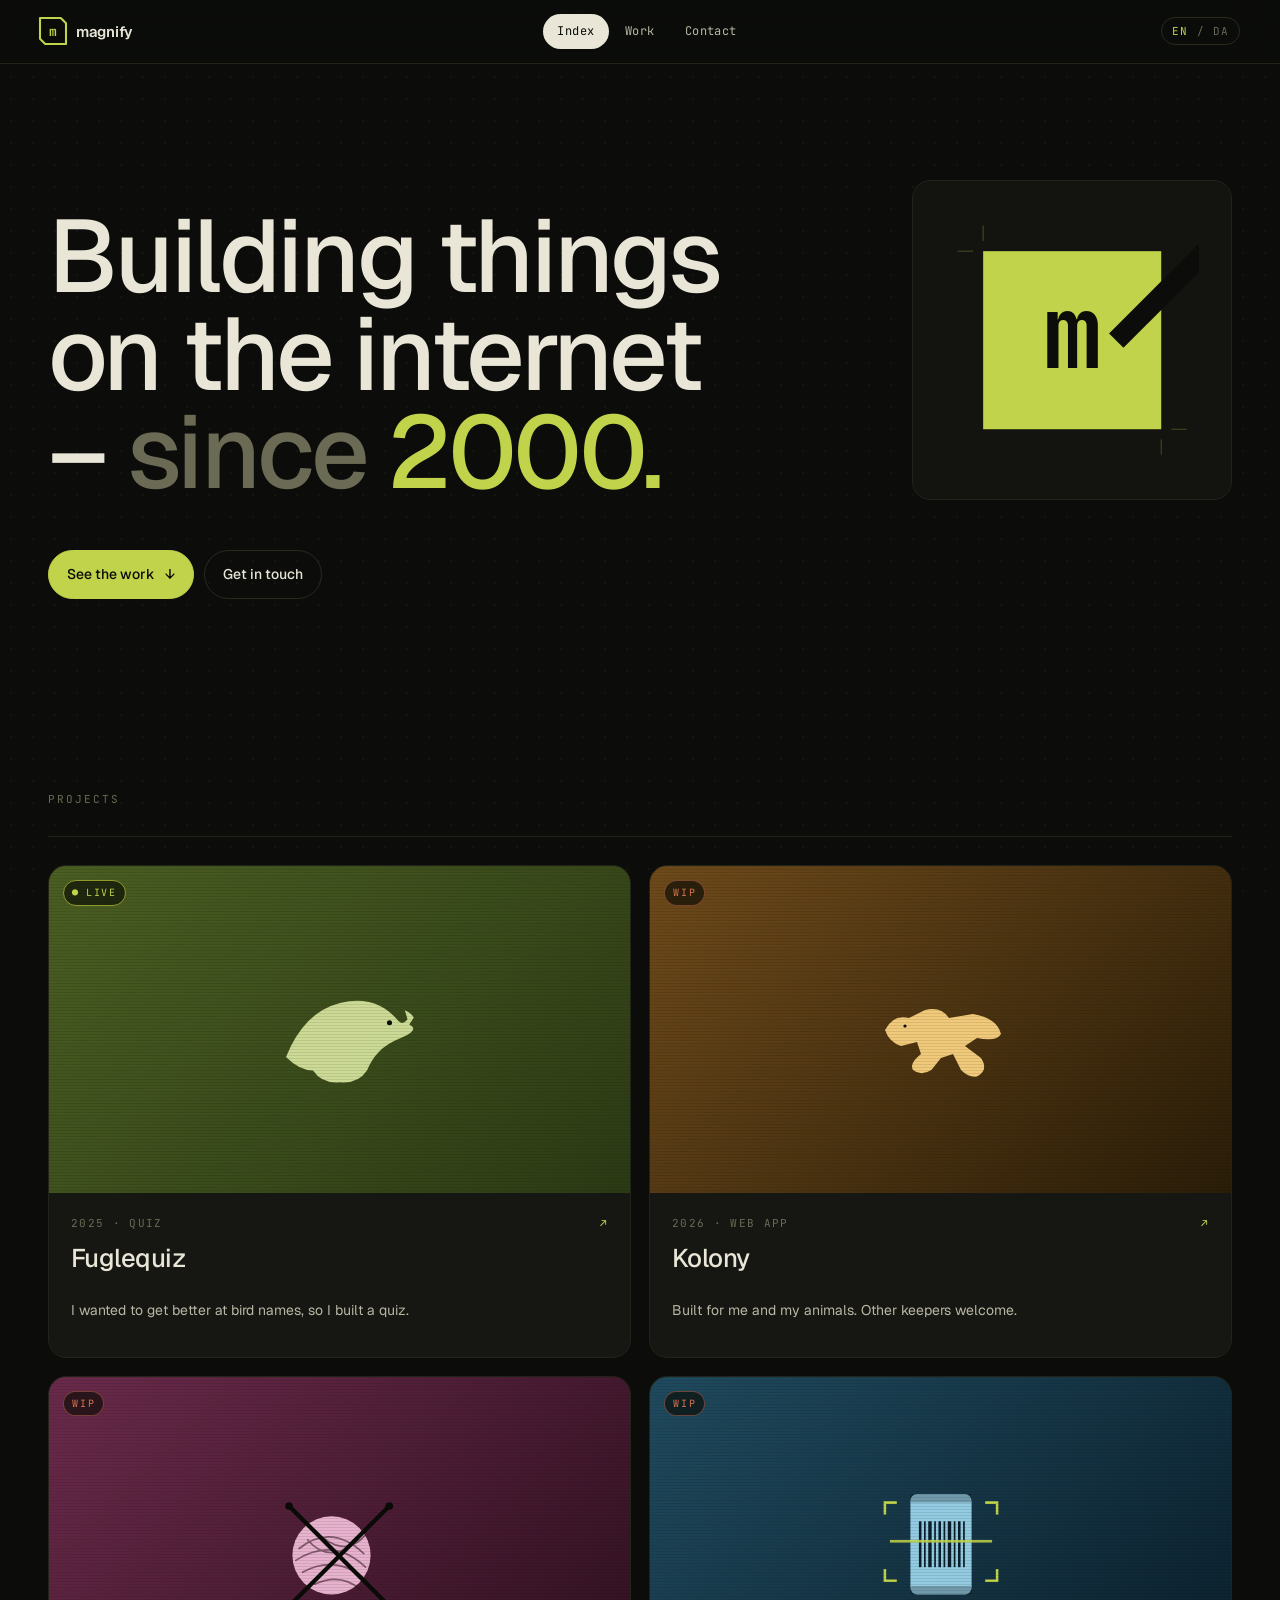
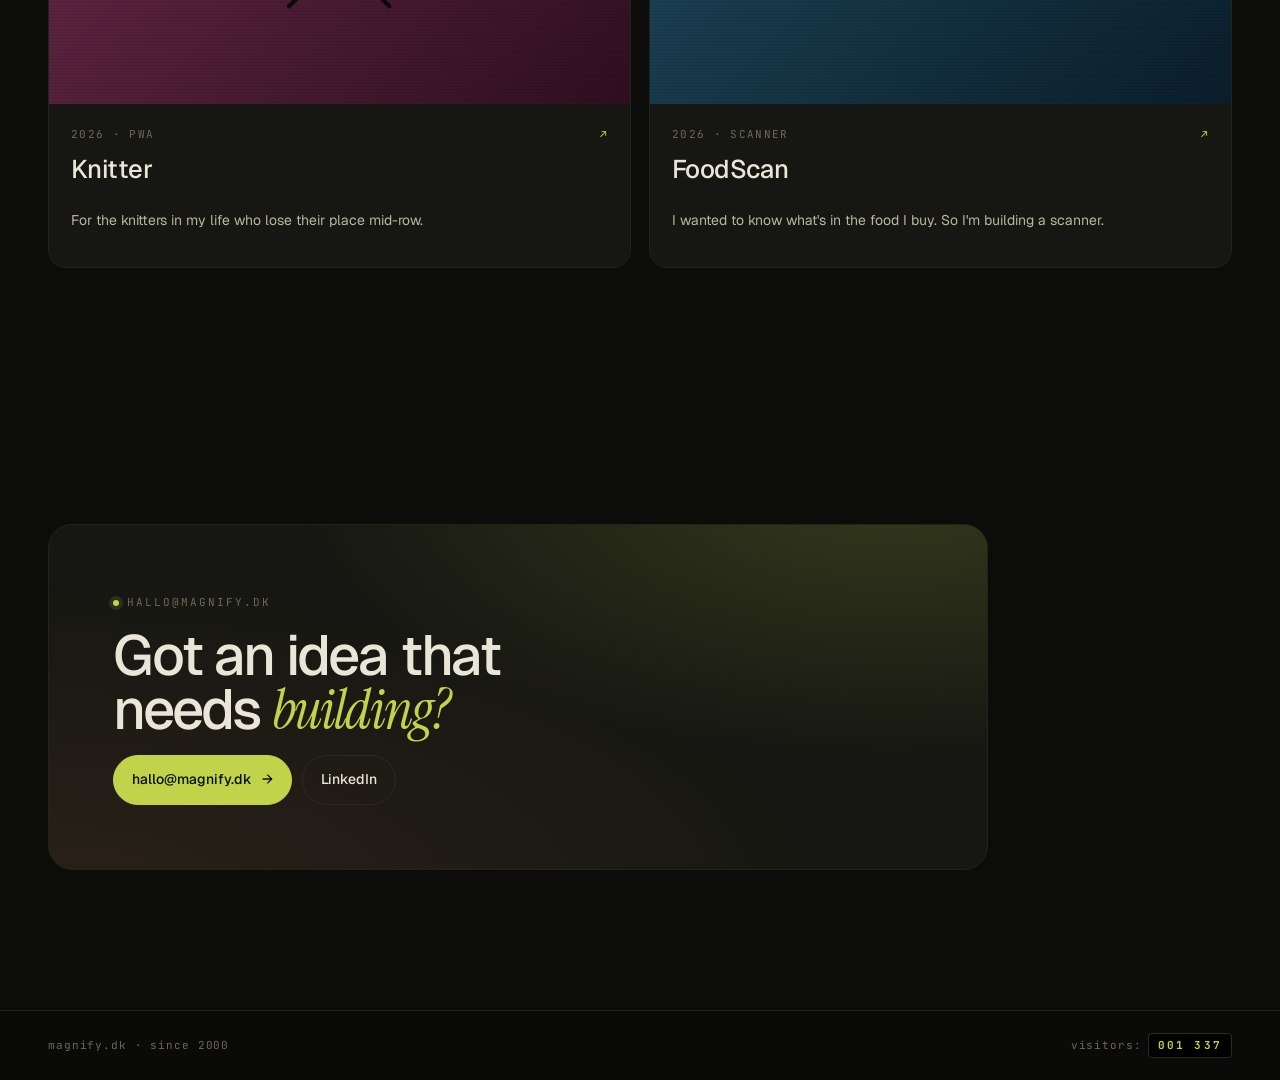
==== commit 26b86697: "Add train-station flip morph to hero and contact CTA Per-character rotateX cascade with eased entry/" ====
--- a/index.html
+++ b/index.html
@@ -64,6 +64,34 @@
 [data-lang="en"] [lang="da"] { display: none; }
 [data-lang="da"] [lang="en"] { display: none; }
 
+/* morphing verb — train-station flip */
+.morph {
+  display: inline-block;
+  vertical-align: baseline;
+  perspective: 360px;
+}
+.morph__char {
+  display: inline-block;
+  transform-origin: 50% 100%;
+  backface-visibility: hidden;
+  animation: morphCharIn 0.55s cubic-bezier(0.16, 1, 0.3, 1) both;
+  will-change: opacity, transform;
+}
+.morph__char--out {
+  animation: morphCharOut 0.38s cubic-bezier(0.5, 0, 0.75, 0) forwards;
+}
+@keyframes morphCharIn {
+  0%   { opacity: 0; transform: rotateX(-90deg) translateY(0.28em); }
+  100% { opacity: 1; transform: rotateX(0)      translateY(0); }
+}
+@keyframes morphCharOut {
+  0%   { opacity: 1; transform: rotateX(0)     translateY(0); }
+  100% { opacity: 0; transform: rotateX(90deg) translateY(-0.28em); }
+}
+@media (prefers-reduced-motion: reduce) {
+  .morph__char, .morph__char--out { animation: none; opacity: 1; transform: none; }
+}
+
 /* ============= TYPE ============= */
 .eyebrow {
   font-family: var(--mono);
@@ -536,8 +564,8 @@
 
     <div class="hero__row">
       <h1 class="hero__title">
-        <span lang="en">Building things on the internet – <span class="muted">since</span> <span class="acid">2000.</span></span>
-        <span lang="da">Bygger ting til internettet – <span class="muted">siden</span> <span class="acid">2000.</span></span>
+        <span lang="en"><span class="morph" data-words="Building|Designing|Prototyping"></span> things on the internet – <span class="muted">since</span> <span class="acid">2000.</span></span>
+        <span lang="da"><span class="morph" data-words="Bygger|Designer|Prototyper"></span> ting til internettet – <span class="muted">siden</span> <span class="acid">2000.</span></span>
       </h1>
 
       <div class="shard" aria-hidden="true">
@@ -689,7 +717,7 @@
   <div class="wrap">
     <div class="contact__inner">
       <span class="eyebrow"><span class="dot"></span> hallo@magnify.dk</span>
-      <h2><span lang="en">Got an idea that needs <em>building?</em></span><span lang="da">Har du en idé, der skal <em>bygges?</em></span></h2>
+      <h2><span lang="en">Got an idea that needs <em><span class="morph" data-words="building?|designing?|prototyping?"></span></em></span><span lang="da">Har du en idé, der skal <em><span class="morph" data-words="bygges?|designes?|prototypes?"></span></em></span></h2>
       <div class="contact__actions">
         <a href="mailto:hallo@magnify.dk" class="btn">hallo@magnify.dk <span class="arrow">→</span></a>
         <a href="https://www.linkedin.com/in/brianstefan" target="_blank" rel="noopener" class="btn btn--ghost">LinkedIn</a>
@@ -726,6 +754,48 @@
   });
 })();
 
+// morph — train-station style per-character flip cycle
+(() => {
+  const morphs = document.querySelectorAll('.morph[data-words]');
+  if (!morphs.length) return;
+  const STAGGER = 38;
+  const OUT_BASE = 320;
+  const CYCLE = 4200;
+
+  function render(el, text) {
+    el.replaceChildren();
+    [...text].forEach((ch, i) => {
+      const s = document.createElement('span');
+      s.className = 'morph__char';
+      s.style.animationDelay = `${i * STAGGER}ms`;
+      s.textContent = ch === ' ' ? '\u00a0' : ch;
+      el.appendChild(s);
+    });
+  }
+
+  morphs.forEach(el => {
+    el.dataset.idx = '0';
+    render(el, el.dataset.words.split('|')[0]);
+  });
+
+  setInterval(() => {
+    morphs.forEach(el => {
+      const words = el.dataset.words.split('|');
+      const next = (parseInt(el.dataset.idx, 10) + 1) % words.length;
+      const chars = [...el.children];
+      chars.forEach((c, i) => {
+        c.style.animationDelay = `${i * STAGGER}ms`;
+        c.classList.add('morph__char--out');
+      });
+      const outDur = OUT_BASE + chars.length * STAGGER;
+      setTimeout(() => {
+        el.dataset.idx = String(next);
+        render(el, words[next]);
+      }, outDur);
+    });
+  }, CYCLE);
+})();
+
 // counter — fake odometer increment for old-school nostalgia
 (() => {
   const el = document.getElementById('counter');
